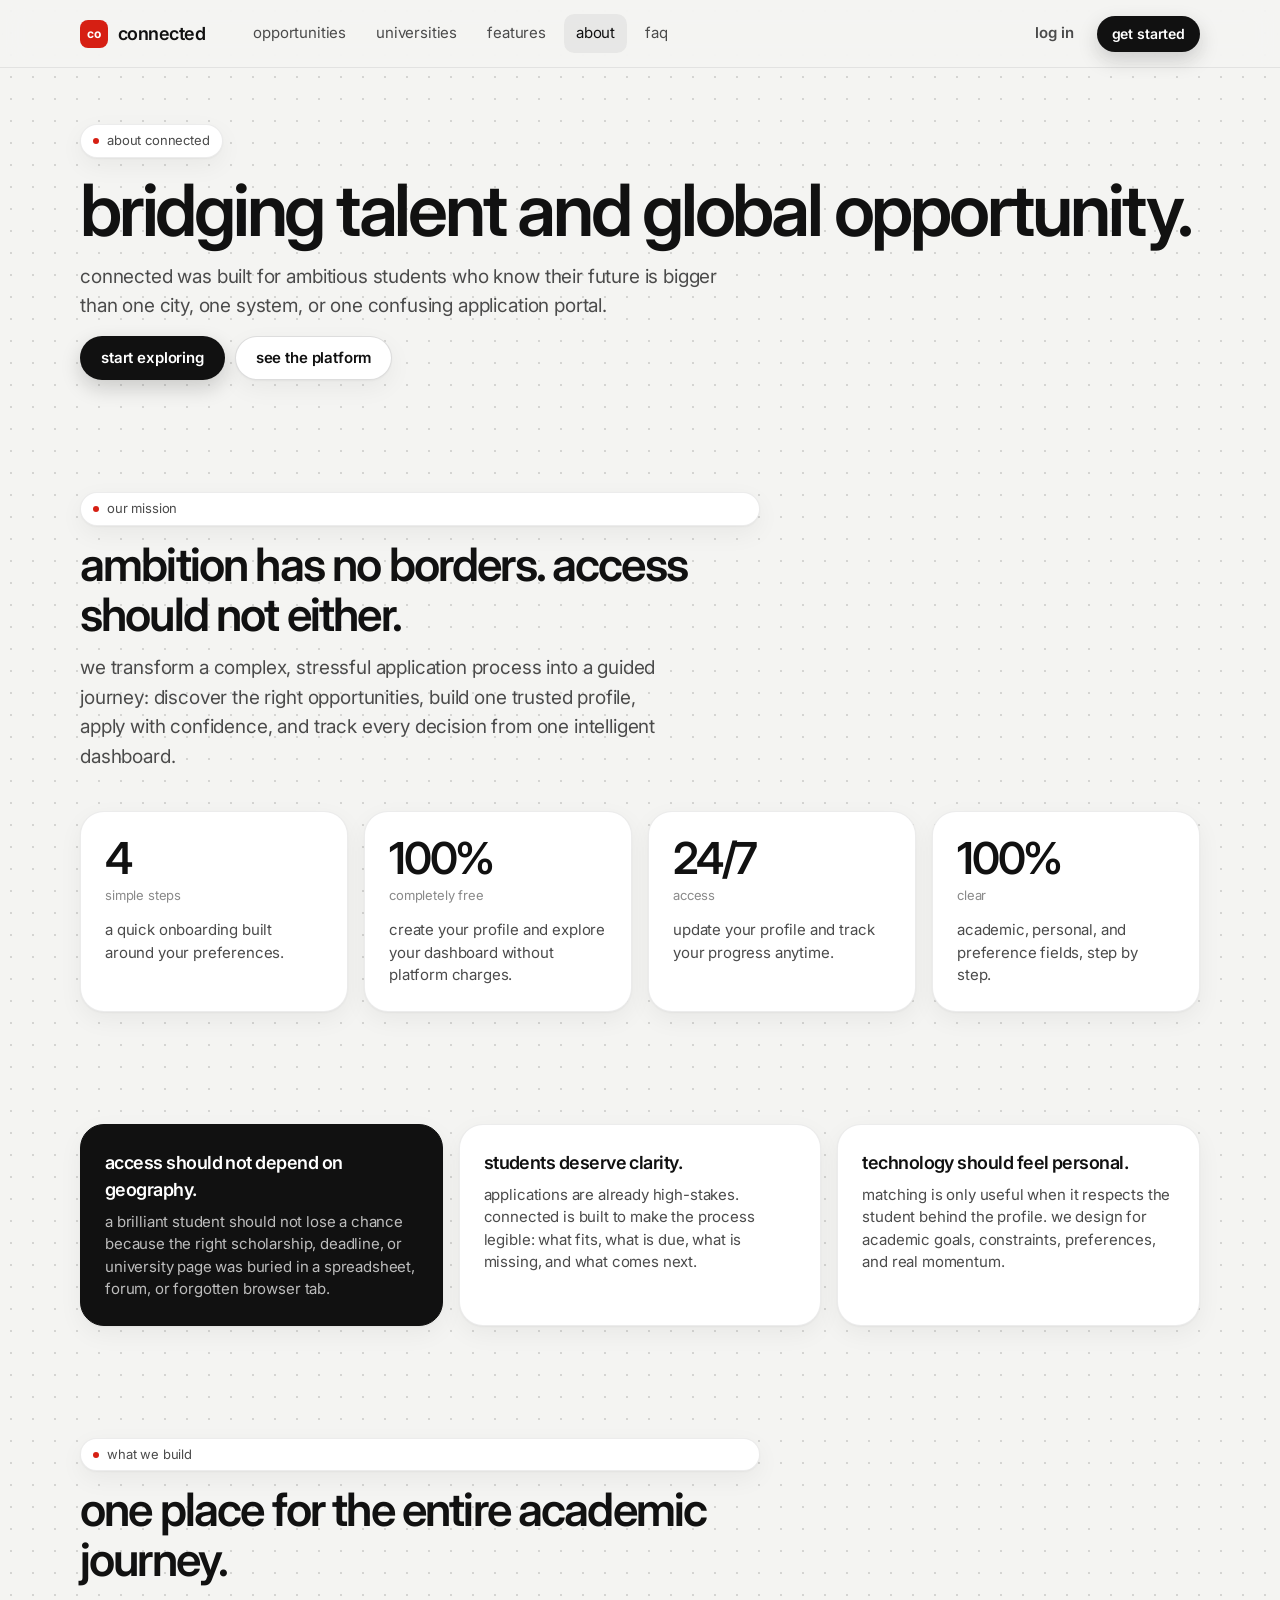
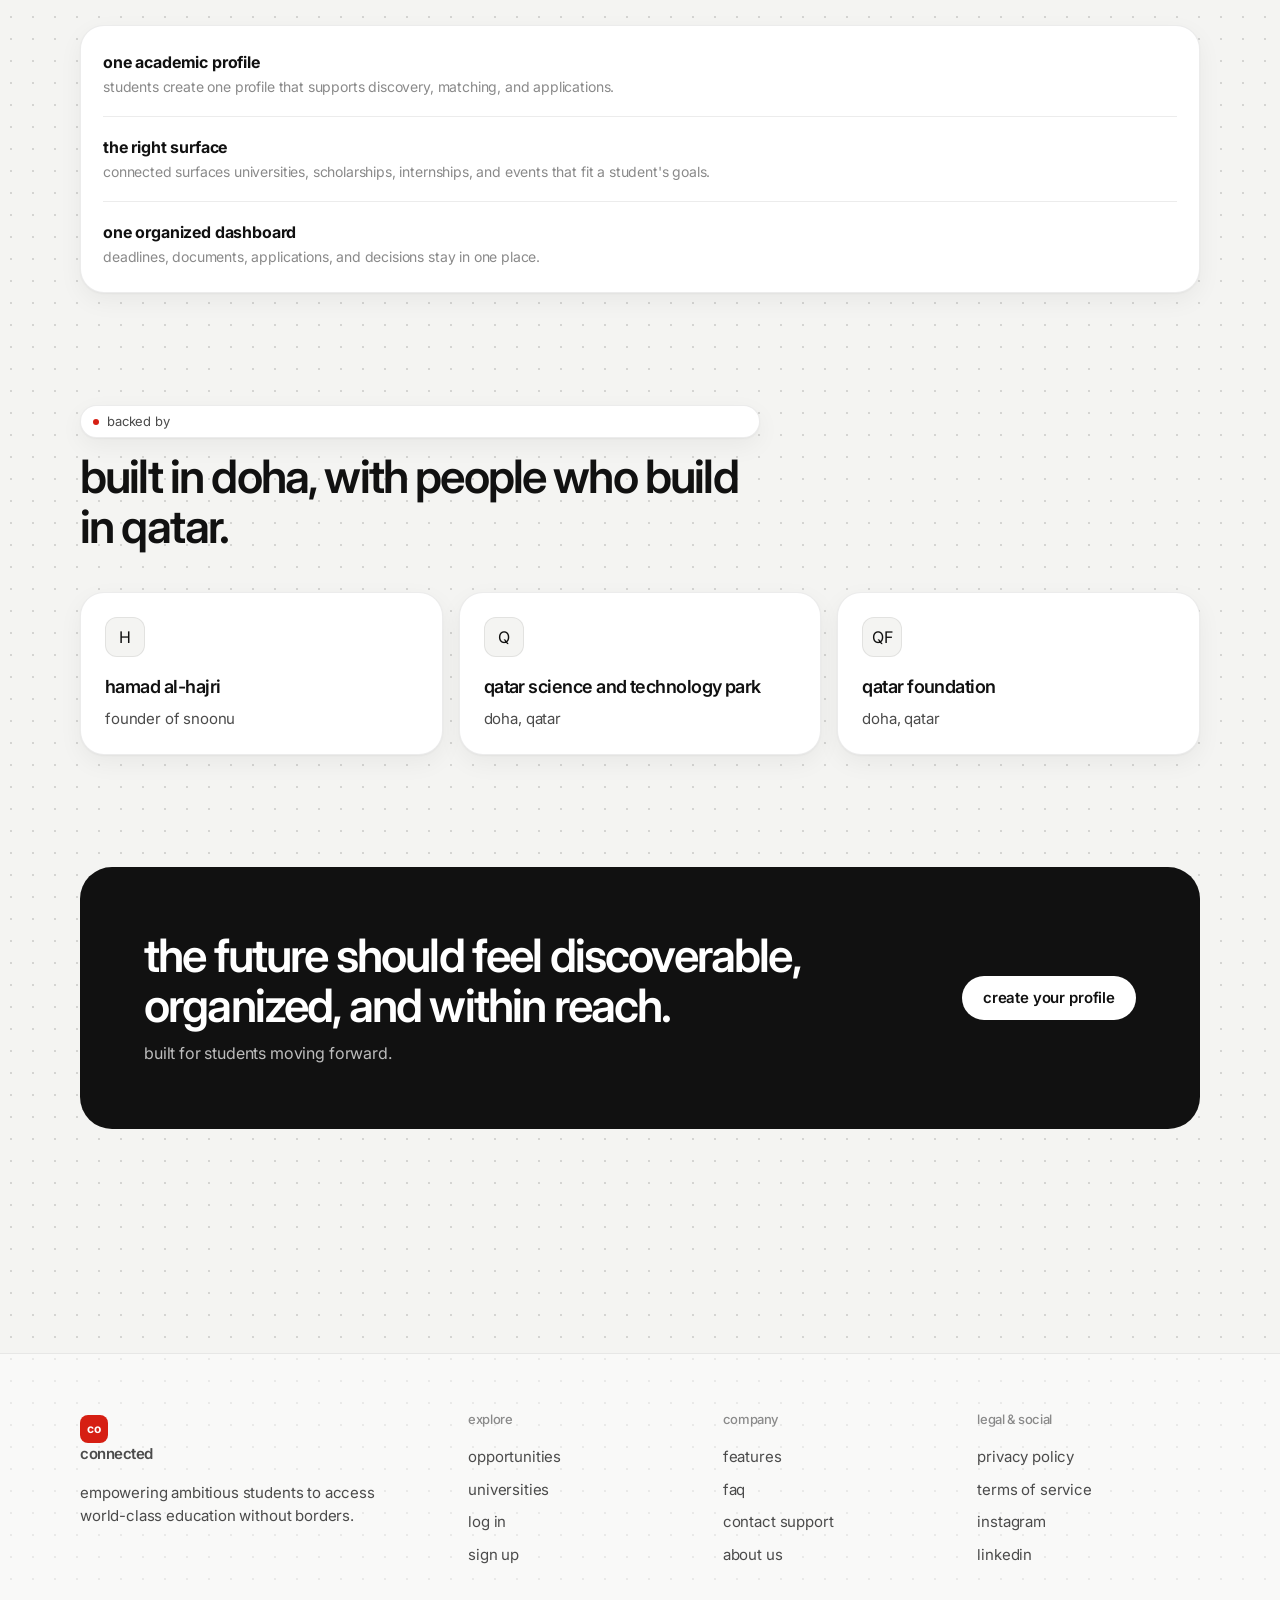
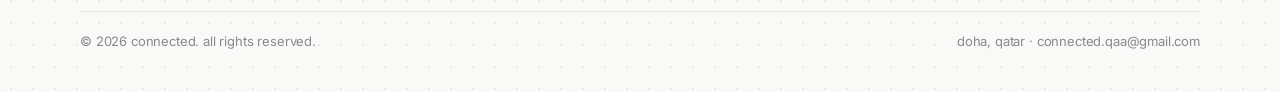
==== about.html @ 1ccaae8f "Add the ConnectED student site so it can be published from GitHub." ====
<!DOCTYPE html>
<html lang="en">
<head>
  <meta charset="UTF-8">
  <meta name="viewport" content="width=device-width, initial-scale=1">
  <title>about — connected</title>
  <meta name="description" content="ConnectED bridges talent and global opportunity for ambitious students. Built in Doha. Free to start.">
  <link rel="icon" href="data:image/svg+xml,%3Csvg xmlns='http://www.w3.org/2000/svg' viewBox='0 0 32 32'%3E%3Crect rx='8' width='32' height='32' fill='%23d61f13'/%3E%3C/svg%3E">
  <link rel="preconnect" href="https://fonts.googleapis.com">
  <link href="https://fonts.googleapis.com/css2?family=Inter:wght@400;500;600;700&family=Patrick+Hand&display=swap" rel="stylesheet">
  <link rel="stylesheet" href="css/site.css">
</head>
<body>
  <a class="skip" href="#main">skip to content</a>
  <header class="nav">
    <div class="container">
      <a class="brand" href="index.html"><span class="brand-mark">co</span>connected</a>
      <nav class="nav-links" aria-label="Site">
        <a href="opportunities.html">opportunities</a>
        <a href="universities.html">universities</a>
        <a href="features.html">features</a>
        <a href="about.html" aria-current="page">about</a>
        <a href="faq.html">faq</a>
      </nav>
      <div class="nav-right">
        <a class="btn btn-ghost" href="https://connectedqa.com/login">log in</a>
        <a class="btn btn-primary btn-sm" href="https://connectedqa.com/signup">get started</a>
        <button class="nav-toggle" id="nav-toggle" aria-expanded="false" aria-controls="mobile-panel" aria-label="Menu"><span></span></button>
      </div>
    </div>
  </header>
  <div class="mobile-panel" id="mobile-panel">
    <a href="opportunities.html">opportunities</a><a href="universities.html">universities</a><a href="features.html">features</a><a href="about.html">about</a><a href="faq.html">faq</a><a href="support.html">support</a><a href="https://connectedqa.com/login">log in</a>
    <a class="btn btn-primary" href="https://connectedqa.com/signup">get started</a>
  </div>

  <main id="main">
    <section class="container">
      <div class="page-hero">
        <span class="eyebrow"><i></i>about connected</span>
        <h1 class="display">bridging talent and global opportunity.</h1>
        <p class="lead">connected was built for ambitious students who know their future is bigger than one city, one system, or one confusing application portal.</p>
        <div class="cta-actions"><a class="btn btn-primary" href="https://connectedqa.com/signup">start exploring</a><a class="btn btn-secondary" href="features.html">see the platform</a></div>
      </div>
    </section>

    <section class="section">
      <div class="container">
        <div class="section-head">
          <span class="eyebrow"><i></i>our mission</span>
          <h2 class="title">ambition has no borders. access should not either.</h2>
          <p class="lead">we transform a complex, stressful application process into a guided journey: discover the right opportunities, build one trusted profile, apply with confidence, and track every decision from one intelligent dashboard.</p>
        </div>
        <div class="grid grid-4 mt">
          <div class="card stat"><div class="num">4</div><span class="num-label">simple steps</span><p>a quick onboarding built around your preferences.</p></div>
          <div class="card stat"><div class="num">100%</div><span class="num-label">completely free</span><p>create your profile and explore your dashboard without platform charges.</p></div>
          <div class="card stat"><div class="num">24/7</div><span class="num-label">access</span><p>update your profile and track your progress anytime.</p></div>
          <div class="card stat"><div class="num">100%</div><span class="num-label">clear</span><p>academic, personal, and preference fields, step by step.</p></div>
        </div>
      </div>
    </section>

    <section class="section">
      <div class="container">
        <div class="grid grid-3">
          <div class="card dark"><h3>access should not depend on geography.</h3><p>a brilliant student should not lose a chance because the right scholarship, deadline, or university page was buried in a spreadsheet, forum, or forgotten browser tab.</p></div>
          <div class="card"><h3>students deserve clarity.</h3><p>applications are already high-stakes. connected is built to make the process legible: what fits, what is due, what is missing, and what comes next.</p></div>
          <div class="card"><h3>technology should feel personal.</h3><p>matching is only useful when it respects the student behind the profile. we design for academic goals, constraints, preferences, and real momentum.</p></div>
        </div>
      </div>
    </section>

    <section class="section">
      <div class="container">
        <div class="section-head">
          <span class="eyebrow"><i></i>what we build</span>
          <h2 class="title">one place for the entire academic journey.</h2>
        </div>
        <div class="list mt">
          <div class="row-item"><div><strong>one academic profile</strong><span>students create one profile that supports discovery, matching, and applications.</span></div></div>
          <div class="row-item"><div><strong>the right surface</strong><span>connected surfaces universities, scholarships, internships, and events that fit a student's goals.</span></div></div>
          <div class="row-item"><div><strong>one organized dashboard</strong><span>deadlines, documents, applications, and decisions stay in one place.</span></div></div>
        </div>
      </div>
    </section>

    <section class="section">
      <div class="container">
        <div class="section-head">
          <span class="eyebrow"><i></i>backed by</span>
          <h2 class="title">built in doha, with people who build in qatar.</h2>
        </div>
        <div class="grid grid-3 mt">
          <div class="card"><div class="icon">H</div><h3>hamad al-hajri</h3><p>founder of snoonu</p></div>
          <div class="card"><div class="icon">Q</div><h3>qatar science and technology park</h3><p>doha, qatar</p></div>
          <div class="card"><div class="icon">QF</div><h3>qatar foundation</h3><p>doha, qatar</p></div>
        </div>
      </div>
    </section>

    <section class="section">
      <div class="container">
        <div class="cta">
          <div><h2 class="title">the future should feel discoverable, organized, and within reach.</h2><p>built for students moving forward.</p></div>
          <div class="cta-actions"><a class="btn btn-primary" href="https://connectedqa.com/signup">create your profile</a></div>
        </div>
      </div>
    </section>
  </main>

  <footer class="footer">
    <div class="container">
      <div class="footer-grid">
        <div><a class="brand" href="index.html"><span class="brand-mark">co</span>connected</a><p class="tag">empowering ambitious students to access world-class education without borders.</p></div>
        <div><h4>explore</h4><a href="opportunities.html">opportunities</a><a href="universities.html">universities</a><a href="https://connectedqa.com/login">log in</a><a href="https://connectedqa.com/signup">sign up</a></div>
        <div><h4>company</h4><a href="features.html">features</a><a href="faq.html">faq</a><a href="support.html">contact support</a><a href="about.html">about us</a></div>
        <div><h4>legal &amp; social</h4><a href="https://connectedqa.com/privacy-policy">privacy policy</a><a href="https://connectedqa.com/terms-of-service">terms of service</a><a href="https://www.instagram.com/connectedqa/">instagram</a><a href="https://www.linkedin.com/company/connectedqa">linkedin</a></div>
      </div>
      <div class="footer-bottom"><span>© 2026 connected. all rights reserved.</span><span>doha, qatar · connected.qaa@gmail.com</span></div>
    </div>
  </footer>
  <script src="js/site.js"></script>
</body>
</html>
---- css/site.css ----
/* connected — design system
   grey paper + dot grid (heyclicky), white card hero + stacked pills (cal.com),
   128px section rhythm + tight display type (linear). grid only, no absolute text. */

:root {
  --bg: #f4f4f2;
  --paper: #ffffff;
  --ink: #111111;
  --ink-2: #4b4b4b;
  --ink-3: #8a8a8a;
  --line: rgba(17, 17, 17, 0.08);
  --line-2: rgba(17, 17, 17, 0.14);
  --brand: #d61f13;
  --brand-soft: #fdeceb;
  --blue: #2f86ff;
  --blue-soft: #e3efff;
  --green: #1f9d55;
  --green-soft: #e6f6ec;
  --radius: 24px;
  --radius-s: 14px;
  --shadow-s: 0 1px 2px rgba(17, 17, 17, 0.04), 0 8px 24px rgba(17, 17, 17, 0.05);
  --shadow-m: 0 2px 4px rgba(17, 17, 17, 0.05), 0 24px 60px rgba(17, 17, 17, 0.1);
  --font: "Inter", -apple-system, BlinkMacSystemFont, "Segoe UI", Roboto, sans-serif;
  --hand: "Patrick Hand", "Segoe Print", cursive;
  --container: 1120px;
  --nav-h: 68px;
  --section: 112px;
  color-scheme: light;
}

*, *::before, *::after { box-sizing: border-box; }
html { scroll-behavior: smooth; -webkit-text-size-adjust: 100%; }
body {
  margin: 0;
  font-family: var(--font);
  font-size: 16px;
  line-height: 1.5;
  color: var(--ink);
  background-color: var(--bg);
  background-image: radial-gradient(rgba(17, 17, 17, 0.14) 1px, transparent 1.2px);
  background-size: 22px 22px;
  letter-spacing: -0.01em;
  overflow-x: hidden;
}
img, svg { display: block; max-width: 100%; }
a { color: inherit; text-decoration: none; }
button, input, select, textarea { font: inherit; color: inherit; }
button { cursor: pointer; background: none; border: 0; padding: 0; }
p { margin: 0; }
h1, h2, h3, h4 { margin: 0; font-weight: 600; letter-spacing: -0.03em; }
[hidden] { display: none !important; }
::selection { background: #dbe9ff; }
:focus-visible { outline: 2px solid var(--blue); outline-offset: 3px; border-radius: 6px; }

.container { width: min(var(--container), calc(100% - 40px)); margin-inline: auto; }
.skip { position: absolute; left: 16px; top: -48px; z-index: 100; background: #fff; padding: 8px 12px; border-radius: 8px; }
.skip:focus { top: 12px; }

/* ---------- boot ---------- */
.boot {
  position: fixed; inset: 0; z-index: 90; display: grid; place-items: center;
  background: var(--bg);
  transition: opacity 0.4s ease, visibility 0.4s ease;
}
.boot.is-done { opacity: 0; visibility: hidden; }
.boot-num { font-size: 56px; font-weight: 600; letter-spacing: -0.06em; line-height: 1; text-align: center; }
.boot p { margin-top: 8px; color: var(--ink-3); text-align: center; font-size: 14px; }
.boot-bar { width: 140px; height: 3px; margin: 16px auto 0; border-radius: 99px; background: rgba(0, 0, 0, 0.08); overflow: hidden; }
.boot-bar span { display: block; height: 100%; width: 0; background: var(--ink); animation: load 1s ease forwards; }
@keyframes load { to { width: 100%; } }

/* ---------- nav ---------- */
.nav {
  position: sticky; top: 0; z-index: 50;
  height: var(--nav-h);
  background: rgba(244, 244, 242, 0.85);
  backdrop-filter: blur(14px);
  -webkit-backdrop-filter: blur(14px);
  border-bottom: 1px solid var(--line);
}
.nav .container { height: 100%; display: flex; align-items: center; gap: 28px; }
.brand { display: inline-flex; align-items: center; gap: 10px; font-weight: 600; font-size: 18px; letter-spacing: -0.03em; }
.brand-mark {
  width: 28px; height: 28px; border-radius: 8px; background: var(--brand); color: #fff;
  display: grid; place-items: center; font-size: 12px; font-weight: 700; letter-spacing: -0.02em;
}
.nav-links { display: flex; gap: 6px; margin-left: 8px; }
.nav-links a { padding: 8px 12px; border-radius: 10px; color: var(--ink-2); font-size: 15px; }
.nav-links a:hover, .nav-links a[aria-current="page"] { color: var(--ink); background: rgba(17, 17, 17, 0.05); }
.nav-right { margin-left: auto; display: flex; align-items: center; gap: 8px; }
.nav-toggle { display: none; width: 40px; height: 40px; border-radius: 10px; position: relative; }
.nav-toggle span, .nav-toggle span::before, .nav-toggle span::after {
  content: ""; position: absolute; left: 11px; width: 18px; height: 1.6px; background: var(--ink); border-radius: 2px;
}
.nav-toggle span { top: 19px; }
.nav-toggle span::before { left: 0; top: -6px; }
.nav-toggle span::after { left: 0; top: 6px; }
.mobile-panel {
  display: none; position: fixed; z-index: 49; left: 12px; right: 12px; top: calc(var(--nav-h) + 8px);
  background: #fff; border: 1px solid var(--line); border-radius: 20px; box-shadow: var(--shadow-m); padding: 10px;
}
.mobile-panel.is-open { display: block; }
.mobile-panel a { display: block; padding: 12px 14px; border-radius: 12px; font-size: 17px; }
.mobile-panel a:hover { background: var(--bg); }
.mobile-panel .btn { margin-top: 6px; width: 100%; }

/* ---------- buttons ---------- */
.btn {
  display: inline-flex; align-items: center; justify-content: center; gap: 8px;
  height: 44px; padding: 0 20px; border-radius: 999px;
  font-size: 15px; font-weight: 600; letter-spacing: -0.01em; white-space: nowrap;
  border: 1px solid transparent; transition: transform 0.15s ease, background 0.15s ease, box-shadow 0.15s ease;
}
.btn:hover { transform: translateY(-1px); }
.btn:active { transform: translateY(0); }
.btn-primary { background: var(--ink); color: #fff; box-shadow: 0 8px 20px rgba(17, 17, 17, 0.18); }
.btn-primary:hover { background: #000; }
.btn-secondary { background: #fff; color: var(--ink); border-color: var(--line-2); box-shadow: var(--shadow-s); }
.btn-ghost { background: transparent; color: var(--ink-2); height: 40px; padding: 0 14px; }
.btn-ghost:hover { color: var(--ink); background: rgba(17, 17, 17, 0.05); transform: none; }
.btn-block { width: 100%; }
.btn-sm { height: 36px; padding: 0 14px; font-size: 14px; }
.btn svg { width: 16px; height: 16px; }

/* ---------- type ---------- */
.eyebrow {
  display: inline-flex; align-items: center; gap: 8px;
  padding: 6px 12px; border-radius: 999px; background: #fff; border: 1px solid var(--line);
  font-size: 13px; color: var(--ink-2); box-shadow: var(--shadow-s);
}
.eyebrow i { width: 6px; height: 6px; border-radius: 50%; background: var(--brand); }
.display { font-size: clamp(42px, 6vw, 72px); line-height: 1; letter-spacing: -0.045em; }
.title { font-size: clamp(30px, 4vw, 46px); line-height: 1.08; letter-spacing: -0.04em; }
.title-s { font-size: clamp(22px, 2.6vw, 28px); line-height: 1.15; }
.lead { color: var(--ink-2); font-size: clamp(17px, 1.5vw, 19px); line-height: 1.55; }
.muted { color: var(--ink-3); }
.small { font-size: 14px; }
.hand { font-family: var(--hand); }
.section-head { max-width: 680px; display: grid; gap: 14px; }
.section-head.center { margin-inline: auto; text-align: center; justify-items: center; }
.section-head .lead { max-width: 600px; }

/* ---------- sections ---------- */
.section { padding-block: var(--section); }
.section.tight { padding-block: 64px; }
.section + .section { padding-top: 0; }
.grid { display: grid; gap: 16px; }
.grid-2 { grid-template-columns: repeat(2, minmax(0, 1fr)); }
.grid-3 { grid-template-columns: repeat(3, minmax(0, 1fr)); }
.grid-4 { grid-template-columns: repeat(4, minmax(0, 1fr)); }
.mt { margin-top: 40px; }
.mt-s { margin-top: 24px; }

.card {
  background: var(--paper); border: 1px solid var(--line); border-radius: var(--radius);
  padding: 24px; box-shadow: var(--shadow-s); min-width: 0;
}
.card h3 { font-size: 18px; margin-bottom: 8px; }
.card p { color: var(--ink-2); font-size: 15px; line-height: 1.5; }
.card .icon {
  width: 40px; height: 40px; border-radius: 12px; display: grid; place-items: center; margin-bottom: 16px;
  background: var(--bg); border: 1px solid var(--line); font-size: 16px;
}
.card.dark { background: var(--ink); color: #fff; border-color: var(--ink); }
.card.dark p { color: rgba(255, 255, 255, 0.72); }
.stat .num { font-size: 44px; font-weight: 600; letter-spacing: -0.05em; line-height: 1; }
.stat .num-label { display: block; margin-top: 6px; font-size: 13px; color: var(--ink-3); }
.stat p { margin-top: 14px; }

/* ---------- hero ---------- */
.hero { padding-top: 24px; }
.hero-card {
  background: var(--paper); border: 1px solid var(--line); border-radius: 32px; box-shadow: var(--shadow-s);
  padding: clamp(28px, 4vw, 56px);
  display: grid; grid-template-columns: minmax(0, 5fr) minmax(0, 6fr); gap: clamp(28px, 4vw, 56px); align-items: start;
}
.hero-copy { display: grid; gap: 20px; justify-items: start; min-width: 0; }
.hero-copy .display { font-size: clamp(38px, 4.5vw, 60px); overflow-wrap: anywhere; }
.hero-actions { display: grid; gap: 10px; width: min(100%, 360px); }
.hero-actions .btn { width: 100%; height: 48px; font-size: 16px; }
.hero-note { color: var(--ink-3); font-size: 14px; }
.hero-visual { min-width: 0; }

/* backed by */
.logo-row { display: flex; flex-wrap: wrap; align-items: center; gap: 14px 40px; padding-block: 40px 0; }
.logo-row .label { color: var(--ink-3); font-size: 14px; }
.logo-row .logo { font-weight: 600; font-size: 17px; letter-spacing: -0.03em; color: var(--ink-2); }
.logo-row .logo small { display: block; font-weight: 400; font-size: 12px; color: var(--ink-3); letter-spacing: 0; }

/* ---------- product mockup ---------- */
.app {
  background: #fff; border: 1px solid var(--line-2); border-radius: 20px; box-shadow: var(--shadow-m);
  display: grid; grid-template-columns: 156px minmax(0, 1fr); overflow: hidden; min-height: 460px;
}
.app-side { background: #fafaf9; border-right: 1px solid var(--line); padding: 14px 10px; display: grid; align-content: start; gap: 2px; }
.app-side .app-brand { display: flex; align-items: center; gap: 8px; padding: 4px 8px 12px; font-weight: 600; font-size: 14px; }
.app-side .app-label { padding: 10px 8px 4px; font-size: 10px; letter-spacing: 0.08em; color: var(--ink-3); text-transform: uppercase; }
.app-side button {
  display: flex; align-items: center; justify-content: space-between; gap: 6px;
  width: 100%; text-align: left; padding: 8px 10px; border-radius: 10px; font-size: 13px; color: var(--ink-2);
}
.app-side button:hover { background: rgba(17, 17, 17, 0.04); }
.app-side button[aria-pressed="true"] { background: var(--brand-soft); color: #9a1a11; font-weight: 600; }
.app-side .count { font-size: 11px; background: #fff; border: 1px solid var(--line); border-radius: 99px; padding: 0 6px; color: var(--ink-3); }
.app-main { padding: 14px; display: grid; gap: 12px; align-content: start; min-width: 0; }
.app-top { display: flex; gap: 8px; align-items: center; }
.field {
  height: 36px; width: 100%; border: 1px solid var(--line); background: #fafaf9; border-radius: 999px; padding: 0 14px; font-size: 13px; outline: none; min-width: 0;
}
.field:focus { border-color: #b9d4ff; background: #fff; }
.app-panel { display: grid; gap: 12px; }
.app-panel h4 { font-size: 14px; }
.app-panel p { font-size: 13px; color: var(--ink-2); }
.banner {
  background: linear-gradient(90deg, #efe9ff, #f8f5ff); border-radius: 14px; padding: 14px;
  display: grid; gap: 6px; justify-items: start;
}
.banner strong { font-size: 15px; }
.banner p { color: var(--ink-2); }
.rec-grid { display: grid; grid-template-columns: repeat(2, minmax(0, 1fr)); gap: 10px; }
.rec { border: 1px solid var(--line); border-radius: 14px; overflow: hidden; background: #fff; }
.rec-cover { height: 70px; }
.rec-body { padding: 10px 12px; display: grid; gap: 2px; }
.rec-body strong { font-size: 13px; }
.rec-body span { font-size: 11px; color: var(--ink-3); }
.cover-a { background: linear-gradient(135deg, #cfe0ff, #6f9ee6); }
.cover-b { background: linear-gradient(135deg, #ffe3c4, #ee9c5c); }
.cover-c { background: linear-gradient(135deg, #d8f5df, #66b985); }
.cover-d { background: linear-gradient(135deg, #f1d8ff, #a874d1); }
.rail { display: grid; grid-template-columns: 1fr 1fr; gap: 10px; }
.rail .mini { border: 1px solid var(--line); border-radius: 14px; padding: 12px; background: #fff; }
.rail .mini b { display: block; font-size: 26px; letter-spacing: -0.05em; }
.rail .mini span { font-size: 12px; color: var(--ink-3); }
.row-item {
  display: flex; justify-content: space-between; align-items: center; gap: 12px;
  padding: 12px 0; border-top: 1px solid var(--line);
}
.row-item:first-child { border-top: 0; }
.row-item strong { display: block; font-size: 14px; }
.row-item span { font-size: 12px; color: var(--ink-3); }
.chip-btn { height: 30px; padding: 0 12px; border-radius: 999px; border: 1px solid var(--line-2); background: #fff; font-size: 12px; font-weight: 600; white-space: nowrap; }
.chip-btn[aria-pressed="true"] { background: var(--ink); color: #fff; border-color: var(--ink); }
.empty { padding: 26px 12px; text-align: center; display: grid; gap: 4px; }
.empty strong { font-size: 14px; }
.empty p { font-size: 13px; color: var(--ink-3); }
.check-list { display: grid; gap: 4px; }
.check { display: flex; align-items: center; gap: 10px; width: 100%; text-align: left; padding: 9px 10px; border-radius: 10px; font-size: 13px; }
.check:hover { background: rgba(17, 17, 17, 0.04); }
.check[aria-pressed="true"] { background: var(--green-soft); }
.check .dot { width: 16px; height: 16px; border-radius: 50%; border: 1.5px solid #cfcfcf; flex: none; display: grid; place-items: center; color: #fff; font-size: 10px; }
.check[aria-pressed="true"] .dot { background: var(--green); border-color: var(--green); }
.meter { font-size: 40px; font-weight: 600; letter-spacing: -0.05em; line-height: 1; }
.kanban { display: grid; grid-template-columns: repeat(4, minmax(0, 1fr)); gap: 8px; }
.kanban > div { background: #f6f6f5; border-radius: 12px; padding: 8px; min-height: 110px; display: grid; align-content: start; gap: 6px; }
.kanban b { font-size: 11px; color: var(--ink-3); font-weight: 600; text-transform: lowercase; }
.kanban .chip { background: #fff; border-radius: 8px; padding: 6px 8px; font-size: 12px; box-shadow: 0 1px 2px rgba(0, 0, 0, 0.05); }

/* ---------- sticker band (heyclicky) ---------- */
.stickers {
  display: grid; grid-template-columns: repeat(6, minmax(0, 1fr)); gap: 16px; align-items: center; justify-items: center;
  padding-block: 40px 0;
}
.sticker { display: grid; gap: 8px; justify-items: center; animation: float 7s ease-in-out infinite; }
.sticker:nth-child(2n) { animation-delay: -2.5s; }
.sticker:nth-child(3n) { animation-delay: -4s; }
@keyframes float { 0%, 100% { translate: 0 0; } 50% { translate: 0 -8px; } }
.sticker .cap { font-size: 12px; color: var(--ink-3); }
.nametag { width: 132px; background: #fff; border-radius: 6px; overflow: hidden; box-shadow: var(--shadow-m); transform: rotate(var(--rot, -5deg)); }
.nametag-top { color: #fff; text-align: center; font-size: 10px; line-height: 1.15; padding: 6px 8px 5px; }
.nametag.red .nametag-top { background: var(--brand); }
.nametag.blue .nametag-top { background: #2f7bff; }
.nametag-name { font-family: var(--hand); font-size: 24px; text-align: center; padding: 6px 8px 10px; }
.kaomoji { font-size: 24px; color: var(--ink-2); }
.folder { width: 64px; height: 46px; border-radius: 6px 8px 8px 8px; background: linear-gradient(180deg, #86ccff, #4ea5f2); position: relative; box-shadow: 0 10px 18px rgba(40, 120, 200, 0.25); }
.folder::before { content: ""; position: absolute; left: 0; top: -8px; width: 26px; height: 12px; border-radius: 5px 5px 0 0; background: #97d3ff; }
.window { width: 170px; background: #fff; border: 1px solid var(--line-2); border-radius: 12px; overflow: hidden; box-shadow: var(--shadow-m); transform: rotate(var(--rot, 2deg)); }
.window-bar { height: 22px; display: flex; align-items: center; gap: 5px; padding: 0 8px; background: #f3f3f1; border-bottom: 1px solid var(--line); }
.window-bar i { width: 7px; height: 7px; border-radius: 50%; }
.window-bar i:nth-child(1) { background: #ff5f57; } .window-bar i:nth-child(2) { background: #febc2e; } .window-bar i:nth-child(3) { background: #28c840; }
.window-body { padding: 10px; display: grid; gap: 6px; }
.window-body .bar { height: 8px; border-radius: 4px; background: #eee; }
.window-body .bar.on { background: var(--brand-soft); }
.window-body .tile { height: 34px; border-radius: 8px; }
.badge-circle { width: 56px; height: 56px; border-radius: 50%; background: var(--ink); color: #fff; display: grid; place-items: center; font-weight: 700; font-size: 14px; box-shadow: var(--shadow-m); }

/* ---------- feature scenes (heyclicky bubbles) ---------- */
.scene { display: grid; grid-template-columns: minmax(0, 1fr) minmax(0, 1fr); gap: clamp(28px, 5vw, 72px); align-items: center; }
.scene + .scene { margin-top: var(--section); }
.scene.flip .scene-copy { order: 2; }
.scene-copy { display: grid; gap: 18px; justify-items: start; min-width: 0; }
.wave { display: flex; gap: 4px; align-items: center; height: 20px; }
.wave i { width: 4px; height: 8px; border-radius: 4px; background: #d5d5d5; }
.wave i:nth-child(3), .wave i:nth-child(7) { height: 14px; background: #bdbdbd; }
.wave i:nth-child(5) { height: 20px; background: #9a9a9a; }
.bubbles { display: grid; gap: 8px; width: 100%; max-width: 420px; }
.bubble {
  width: fit-content; max-width: 100%; padding: 10px 14px; border-radius: 18px; font-size: 17px; line-height: 1.3; letter-spacing: -0.02em;
  box-shadow: 0 6px 16px rgba(17, 17, 17, 0.06);
}
.bubble.me { justify-self: end; background: linear-gradient(180deg, #d9ecff, #bcdcff); color: #0f2540; border-bottom-right-radius: 6px; }
.bubble.them { background: linear-gradient(180deg, #ffe8d1, #ffd4ad); border-bottom-left-radius: 6px; }
.scene-copy h3 { font-size: clamp(24px, 2.8vw, 32px); letter-spacing: -0.04em; }
.scene-copy p { color: var(--ink-2); font-size: 17px; line-height: 1.55; }
.scene-visual { min-width: 0; }
.frame { background: #fff; border: 1px solid var(--line-2); border-radius: 18px; box-shadow: var(--shadow-m); overflow: hidden; }
.frame-bar { height: 30px; display: flex; align-items: center; gap: 6px; padding: 0 12px; background: #f6f6f5; border-bottom: 1px solid var(--line); color: var(--ink-3); font-size: 12px; }
.frame-bar .title { flex: 1; text-align: center; margin-right: 30px; }
.frame-bar i { width: 9px; height: 9px; border-radius: 50%; }
.frame-bar i:nth-child(1) { background: #ff5f57; } .frame-bar i:nth-child(2) { background: #febc2e; } .frame-bar i:nth-child(3) { background: #28c840; }
.frame-body { padding: 18px; display: grid; gap: 12px; }
.frame .cap { text-align: center; color: var(--ink-3); font-size: 13px; }

/* ---------- steps ---------- */
.steps { display: grid; grid-template-columns: minmax(0, 2fr) minmax(0, 3fr); gap: 16px; align-items: start; }
.step-list { display: grid; gap: 8px; }
.step {
  display: grid; grid-template-columns: 32px minmax(0, 1fr); gap: 14px; align-items: start; text-align: left;
  padding: 16px; border-radius: 18px; border: 1px solid transparent; width: 100%;
}
.step:hover { background: rgba(255, 255, 255, 0.6); }
.step[aria-pressed="true"] { background: #fff; border-color: var(--line); box-shadow: var(--shadow-s); }
.step .n { width: 32px; height: 32px; border-radius: 50%; display: grid; place-items: center; background: var(--bg); border: 1px solid var(--line); font-size: 13px; font-weight: 600; }
.step[aria-pressed="true"] .n { background: var(--ink); color: #fff; border-color: var(--ink); }
.step strong { display: block; font-size: 16px; }
.step span { display: block; color: var(--ink-2); font-size: 14px; margin-top: 2px; }
.step-detail { min-height: 100%; }
.step-detail h3 { font-size: 22px; margin-bottom: 8px; }
.step-detail ul { margin: 16px 0 0; padding: 0; list-style: none; display: grid; gap: 8px; }
.step-detail li { display: flex; gap: 10px; align-items: flex-start; color: var(--ink-2); font-size: 15px; }
.step-detail li::before { content: ""; width: 8px; height: 8px; margin-top: 7px; border-radius: 50%; background: var(--brand); flex: none; }

/* ---------- notes wall ---------- */
.notes { display: grid; grid-template-columns: repeat(3, minmax(0, 1fr)); gap: 16px; }
.note { background: #fff; border: 1px solid var(--line); border-radius: 18px; padding: 16px; box-shadow: var(--shadow-s); display: grid; gap: 10px; }
.note-top { display: flex; align-items: center; gap: 10px; }
.note-top .avatar { width: 34px; height: 34px; border-radius: 50%; display: grid; place-items: center; color: #fff; font-size: 12px; font-weight: 700; flex: none; }
.note-top strong { display: block; font-size: 14px; }
.note-top span { font-size: 12px; color: var(--ink-3); }
.note p { font-size: 15px; color: var(--ink); }
.note em { font-style: normal; font-size: 12px; color: var(--ink-3); }

/* ---------- tabs / switch ---------- */
.switch { display: inline-flex; gap: 4px; padding: 4px; border-radius: 999px; background: #fff; border: 1px solid var(--line); }
.switch button { height: 36px; padding: 0 16px; border-radius: 999px; font-size: 14px; color: var(--ink-2); }
.switch button[aria-pressed="true"] { background: var(--ink); color: #fff; }
.list { background: #fff; border: 1px solid var(--line); border-radius: var(--radius); padding: 6px 22px; box-shadow: var(--shadow-s); }
.list .row-item { padding: 18px 0; }
.list .row-item strong { font-size: 16px; }
.list .row-item span { font-size: 14px; }

/* ---------- faq ---------- */
.faq { display: grid; gap: 8px; }
.faq-item { background: #fff; border: 1px solid var(--line); border-radius: 16px; overflow: hidden; }
.faq-item > button {
  width: 100%; display: flex; justify-content: space-between; align-items: center; gap: 16px;
  padding: 18px 20px; text-align: left; font-size: 16px; font-weight: 600; letter-spacing: -0.02em;
}
.faq-item > button::after { content: "+"; font-size: 20px; color: var(--ink-3); font-weight: 400; flex: none; }
.faq-item.open > button::after { content: "–"; }
.faq-a { display: none; padding: 0 20px 18px; color: var(--ink-2); font-size: 15px; line-height: 1.55; max-width: 720px; }
.faq-item.open .faq-a { display: block; }

/* ---------- cta band ---------- */
.cta {
  background: var(--ink); color: #fff; border-radius: 32px; padding: clamp(36px, 5vw, 64px);
  display: grid; grid-template-columns: minmax(0, 1fr) auto; gap: 24px; align-items: center;
}
.cta .title { color: #fff; }
.cta p { color: rgba(255, 255, 255, 0.72); margin-top: 10px; }
.cta .btn-primary { background: #fff; color: var(--ink); box-shadow: none; }
.cta .btn-secondary { background: transparent; color: #fff; border-color: rgba(255, 255, 255, 0.25); box-shadow: none; }
.cta-actions { display: flex; flex-wrap: wrap; gap: 10px; }

/* ---------- footer ---------- */
.footer { border-top: 1px solid var(--line); padding-block: 56px 40px; margin-top: var(--section); background: rgba(255, 255, 255, 0.5); }
.footer-grid { display: grid; grid-template-columns: minmax(0, 1.6fr) repeat(3, minmax(0, 1fr)); gap: 32px; }
.footer h4 { font-size: 13px; color: var(--ink-3); font-weight: 500; margin-bottom: 12px; }
.footer a { display: block; padding: 5px 0; color: var(--ink-2); font-size: 15px; }
.footer a:hover { color: var(--ink); }
.footer .tag { margin-top: 12px; color: var(--ink-2); font-size: 15px; max-width: 320px; }
.footer-bottom { display: flex; flex-wrap: wrap; justify-content: space-between; gap: 8px; margin-top: 40px; padding-top: 20px; border-top: 1px solid var(--line); color: var(--ink-3); font-size: 13px; }

/* ---------- inner pages ---------- */
.page-hero { padding-block: 56px 0; display: grid; gap: 16px; justify-items: start; }
.page-hero .lead { max-width: 640px; }
.toolbar { display: flex; flex-wrap: wrap; gap: 8px; align-items: center; margin-top: 8px; }
.toolbar .field { width: 240px; }
.toolbar select.field { appearance: auto; width: auto; }
.chip { height: 36px; padding: 0 14px; border-radius: 999px; background: #fff; border: 1px solid var(--line-2); font-size: 14px; }
.chip[aria-pressed="true"] { background: var(--ink); color: #fff; border-color: var(--ink); }
.opp-grid { display: grid; grid-template-columns: repeat(3, minmax(0, 1fr)); gap: 16px; }
.opp { background: #fff; border: 1px solid var(--line); border-radius: 20px; overflow: hidden; box-shadow: var(--shadow-s); }
.opp-cover { height: 130px; }
.opp-body { padding: 16px; display: grid; gap: 6px; }
.opp-kicker { font-size: 12px; color: var(--ink-3); }
.opp h3 { font-size: 18px; }
.opp p { font-size: 14px; color: var(--ink-2); }
.opp .meta { font-size: 12px; color: var(--ink-3); margin-top: 6px; }
.form { display: grid; gap: 14px; }
.form label { display: grid; gap: 6px; font-size: 14px; font-weight: 500; }
.form .field { height: 44px; border-radius: 12px; font-size: 15px; }
.form textarea.field { height: auto; min-height: 130px; padding: 12px 14px; resize: vertical; }
.form select.field { appearance: auto; }
.form .row { display: grid; grid-template-columns: 1fr 1fr; gap: 14px; }
.channel { display: flex; gap: 14px; align-items: center; }
.channel .icon { margin: 0; flex: none; }
.channel strong { display: block; font-size: 15px; }
.channel span { font-size: 14px; color: var(--ink-2); overflow-wrap: anywhere; }

/* ---------- responsive ---------- */
@media (max-width: 1080px) {
  .stickers { grid-template-columns: repeat(3, minmax(0, 1fr)); row-gap: 28px; }
  .grid-4 { grid-template-columns: repeat(2, minmax(0, 1fr)); }
  .notes, .opp-grid { grid-template-columns: repeat(2, minmax(0, 1fr)); }
  .footer-grid { grid-template-columns: 1fr 1fr; }
}
@media (max-width: 860px) {
  :root { --section: 72px; }
  .nav-links, .nav-right .btn-ghost, .nav-right .btn-primary { display: none; }
  .nav-toggle { display: block; margin-left: auto; }
  .nav-right { margin-left: 0; }
  .hero-card { grid-template-columns: 1fr; padding: 24px; border-radius: 24px; }
  .hero-actions { width: 100%; }
  .app { grid-template-columns: 1fr; min-height: 0; }
  .app-side { display: flex; gap: 4px; overflow-x: auto; border-right: 0; border-bottom: 1px solid var(--line); padding: 10px; }
  .app-side .app-brand, .app-side .app-label { display: none; }
  .app-side button { width: auto; white-space: nowrap; }
  .kanban { grid-template-columns: repeat(2, minmax(0, 1fr)); }
  .scene, .scene.flip { grid-template-columns: 1fr; }
  .scene.flip .scene-copy { order: 0; }
  .steps { grid-template-columns: 1fr; }
  .grid-2, .grid-3 { grid-template-columns: 1fr; }
  .cta { grid-template-columns: 1fr; }
  .stickers { grid-template-columns: repeat(2, minmax(0, 1fr)); }
  .sticker:nth-child(n + 5) { display: none; }
}
@media (max-width: 560px) {
  .grid-4, .notes, .opp-grid, .footer-grid, .form .row, .rail, .rec-grid { grid-template-columns: 1fr; }
  .toolbar .field { width: 100%; }
  .display { font-size: 40px; }
  .hero-copy .display { font-size: 40px; }
  .app-top { flex-wrap: wrap; }
  .app-top .btn { width: 100%; }
}
@media (prefers-reduced-motion: reduce) {
  *, *::before, *::after { animation: none !important; transition: none !important; }
  html { scroll-behavior: auto; }
}
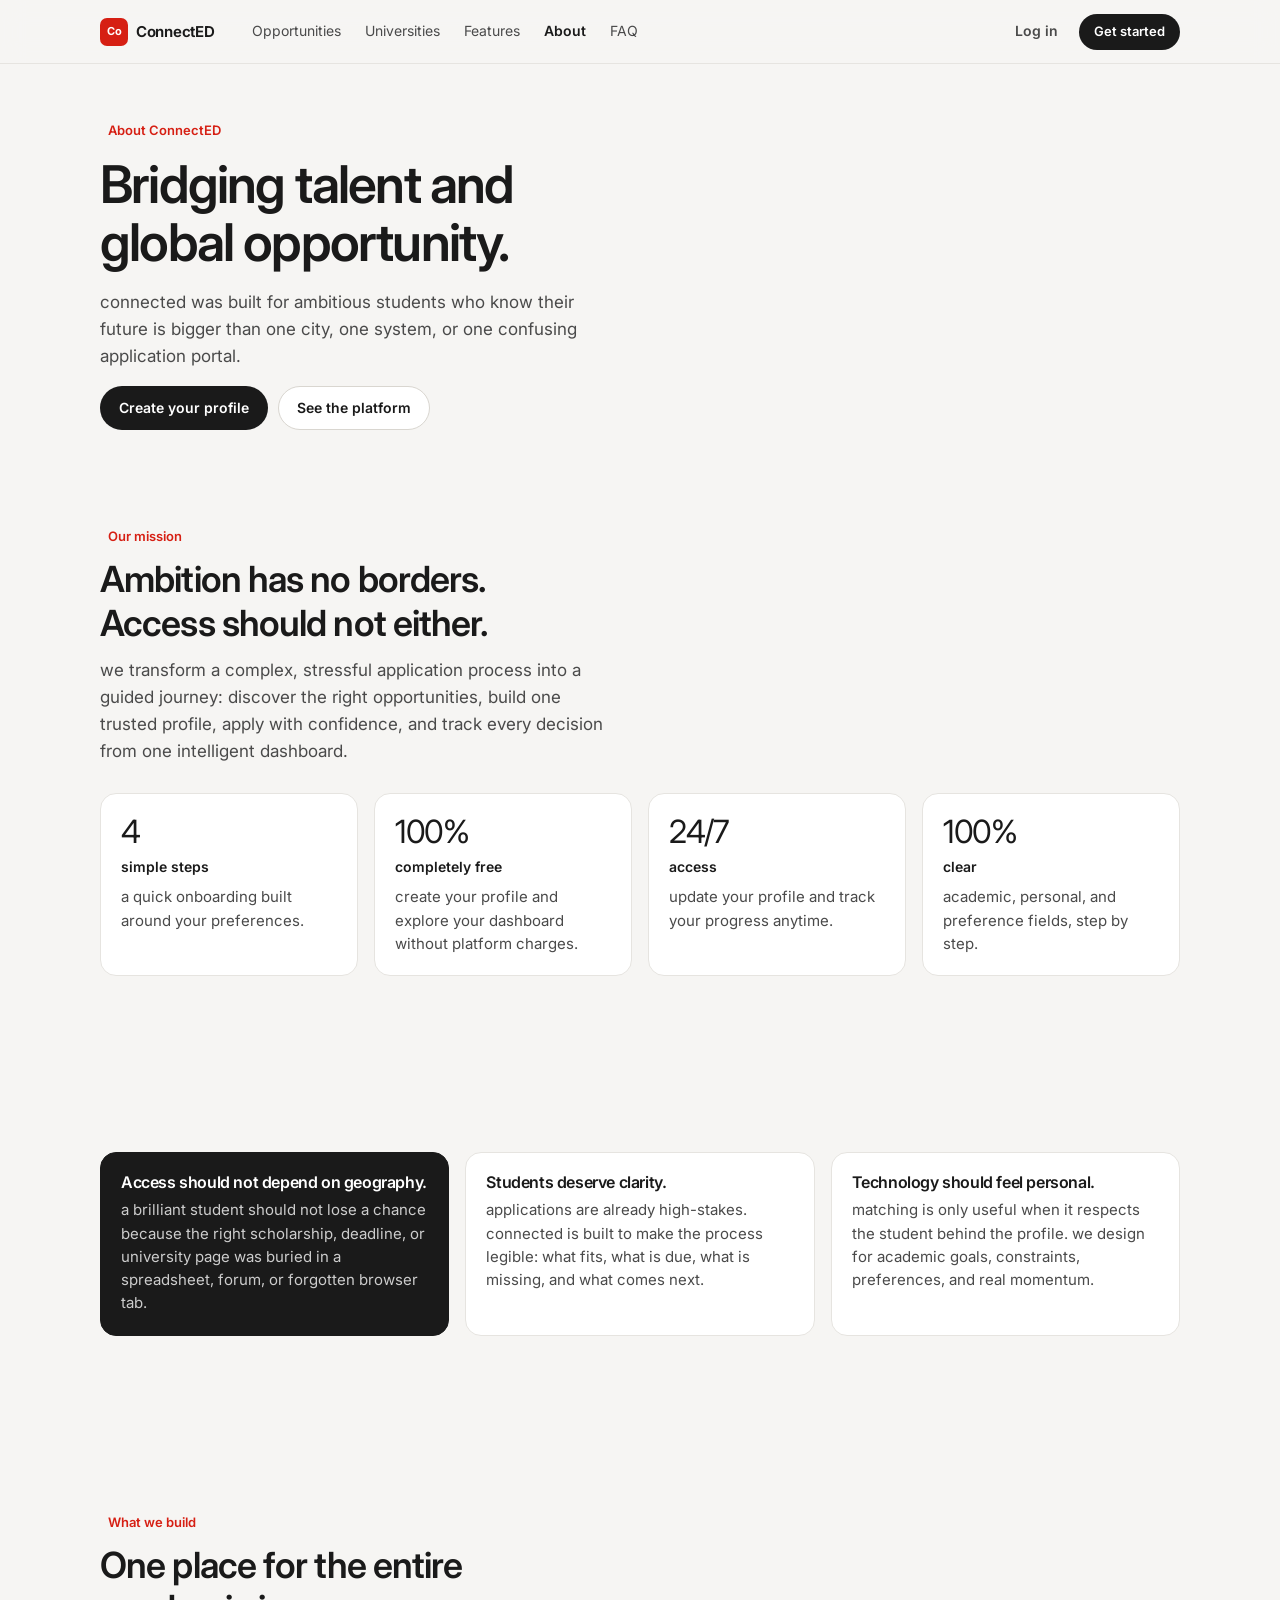
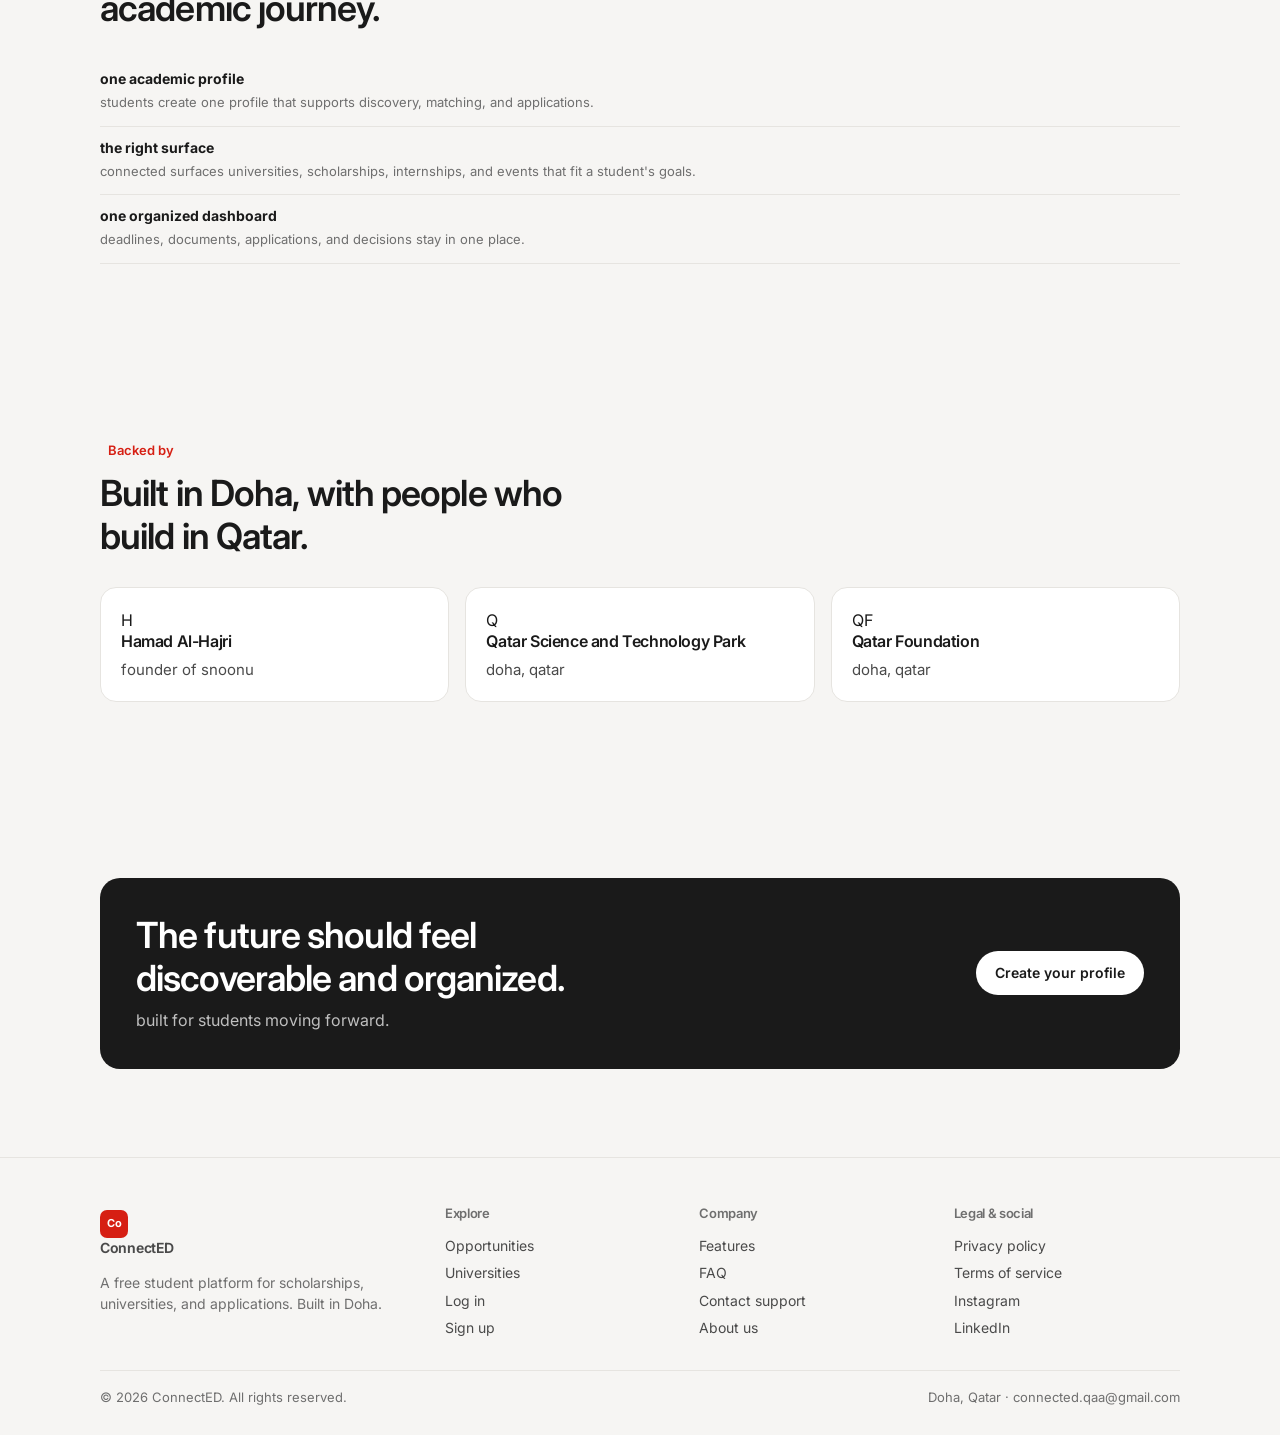
==== commit 410a5d92: "Rebuild the site so labels stay inside the layout and sign-in works locally." ====
--- a/about.html
+++ b/about.html
@@ -7,48 +7,48 @@
   <meta name="description" content="ConnectED bridges talent and global opportunity for ambitious students. Built in Doha. Free to start.">
   <link rel="icon" href="data:image/svg+xml,%3Csvg xmlns='http://www.w3.org/2000/svg' viewBox='0 0 32 32'%3E%3Crect rx='8' width='32' height='32' fill='%23d61f13'/%3E%3C/svg%3E">
   <link rel="preconnect" href="https://fonts.googleapis.com">
-  <link href="https://fonts.googleapis.com/css2?family=Inter:wght@400;500;600;700&family=Patrick+Hand&display=swap" rel="stylesheet">
+  <link href="https://fonts.googleapis.com/css2?family=Inter:wght@400;500;600;700&display=swap" rel="stylesheet">
   <link rel="stylesheet" href="css/site.css">
 </head>
 <body>
-  <a class="skip" href="#main">skip to content</a>
+  <a class="skip" href="#main">Skip to content</a>
   <header class="nav">
     <div class="container">
-      <a class="brand" href="index.html"><span class="brand-mark">co</span>connected</a>
+      <a class="brand" href="index.html"><span class="brand-mark">Co</span>ConnectED</a>
       <nav class="nav-links" aria-label="Site">
-        <a href="opportunities.html">opportunities</a>
-        <a href="universities.html">universities</a>
-        <a href="features.html">features</a>
-        <a href="about.html" aria-current="page">about</a>
-        <a href="faq.html">faq</a>
+        <a href="opportunities.html">Opportunities</a>
+        <a href="universities.html">Universities</a>
+        <a href="features.html">Features</a>
+        <a href="about.html" aria-current="page">About</a>
+        <a href="faq.html">FAQ</a>
       </nav>
       <div class="nav-right">
-        <a class="btn btn-ghost" href="https://connectedqa.com/login">log in</a>
-        <a class="btn btn-primary btn-sm" href="https://connectedqa.com/signup">get started</a>
+        <a class="btn btn-ghost" href="login.html">Log in</a>
+        <a class="btn btn-primary btn-sm" href="signup.html">Get started</a>
         <button class="nav-toggle" id="nav-toggle" aria-expanded="false" aria-controls="mobile-panel" aria-label="Menu"><span></span></button>
       </div>
     </div>
   </header>
   <div class="mobile-panel" id="mobile-panel">
-    <a href="opportunities.html">opportunities</a><a href="universities.html">universities</a><a href="features.html">features</a><a href="about.html">about</a><a href="faq.html">faq</a><a href="support.html">support</a><a href="https://connectedqa.com/login">log in</a>
-    <a class="btn btn-primary" href="https://connectedqa.com/signup">get started</a>
+    <a href="opportunities.html">Opportunities</a><a href="universities.html">Universities</a><a href="features.html">Features</a><a href="about.html">About</a><a href="faq.html">FAQ</a><a href="support.html">Support</a><a href="login.html">Log in</a>
+    <a class="btn btn-primary" href="signup.html">Get started</a>
   </div>
 
   <main id="main">
     <section class="container">
       <div class="page-hero">
-        <span class="eyebrow"><i></i>about connected</span>
-        <h1 class="display">bridging talent and global opportunity.</h1>
+        <span class="eyebrow"><i></i>About ConnectED</span>
+        <h1 class="display">Bridging talent and global opportunity.</h1>
         <p class="lead">connected was built for ambitious students who know their future is bigger than one city, one system, or one confusing application portal.</p>
-        <div class="cta-actions"><a class="btn btn-primary" href="https://connectedqa.com/signup">start exploring</a><a class="btn btn-secondary" href="features.html">see the platform</a></div>
+        <div class="cta-actions"><a class="btn btn-primary" href="signup.html">Create your profile</a><a class="btn btn-secondary" href="features.html">See the platform</a></div>
       </div>
     </section>
 
     <section class="section">
       <div class="container">
         <div class="section-head">
-          <span class="eyebrow"><i></i>our mission</span>
-          <h2 class="title">ambition has no borders. access should not either.</h2>
+          <span class="eyebrow"><i></i>Our mission</span>
+          <h2 class="title">Ambition has no borders. Access should not either.</h2>
           <p class="lead">we transform a complex, stressful application process into a guided journey: discover the right opportunities, build one trusted profile, apply with confidence, and track every decision from one intelligent dashboard.</p>
         </div>
         <div class="grid grid-4 mt">
@@ -63,9 +63,9 @@
     <section class="section">
       <div class="container">
         <div class="grid grid-3">
-          <div class="card dark"><h3>access should not depend on geography.</h3><p>a brilliant student should not lose a chance because the right scholarship, deadline, or university page was buried in a spreadsheet, forum, or forgotten browser tab.</p></div>
-          <div class="card"><h3>students deserve clarity.</h3><p>applications are already high-stakes. connected is built to make the process legible: what fits, what is due, what is missing, and what comes next.</p></div>
-          <div class="card"><h3>technology should feel personal.</h3><p>matching is only useful when it respects the student behind the profile. we design for academic goals, constraints, preferences, and real momentum.</p></div>
+          <div class="card dark"><h3>Access should not depend on geography.</h3><p>a brilliant student should not lose a chance because the right scholarship, deadline, or university page was buried in a spreadsheet, forum, or forgotten browser tab.</p></div>
+          <div class="card"><h3>Students deserve clarity.</h3><p>applications are already high-stakes. connected is built to make the process legible: what fits, what is due, what is missing, and what comes next.</p></div>
+          <div class="card"><h3>Technology should feel personal.</h3><p>matching is only useful when it respects the student behind the profile. we design for academic goals, constraints, preferences, and real momentum.</p></div>
         </div>
       </div>
     </section>
@@ -73,8 +73,8 @@
     <section class="section">
       <div class="container">
         <div class="section-head">
-          <span class="eyebrow"><i></i>what we build</span>
-          <h2 class="title">one place for the entire academic journey.</h2>
+          <span class="eyebrow"><i></i>What we build</span>
+          <h2 class="title">One place for the entire academic journey.</h2>
         </div>
         <div class="list mt">
           <div class="row-item"><div><strong>one academic profile</strong><span>students create one profile that supports discovery, matching, and applications.</span></div></div>
@@ -87,13 +87,13 @@
     <section class="section">
       <div class="container">
         <div class="section-head">
-          <span class="eyebrow"><i></i>backed by</span>
-          <h2 class="title">built in doha, with people who build in qatar.</h2>
+          <span class="eyebrow"><i></i>Backed by</span>
+          <h2 class="title">Built in Doha, with people who build in Qatar.</h2>
         </div>
         <div class="grid grid-3 mt">
-          <div class="card"><div class="icon">H</div><h3>hamad al-hajri</h3><p>founder of snoonu</p></div>
-          <div class="card"><div class="icon">Q</div><h3>qatar science and technology park</h3><p>doha, qatar</p></div>
-          <div class="card"><div class="icon">QF</div><h3>qatar foundation</h3><p>doha, qatar</p></div>
+          <div class="card"><div class="icon">H</div><h3>Hamad Al-Hajri</h3><p>founder of snoonu</p></div>
+          <div class="card"><div class="icon">Q</div><h3>Qatar Science and Technology Park</h3><p>doha, qatar</p></div>
+          <div class="card"><div class="icon">QF</div><h3>Qatar Foundation</h3><p>doha, qatar</p></div>
         </div>
       </div>
     </section>
@@ -101,8 +101,8 @@
     <section class="section">
       <div class="container">
         <div class="cta">
-          <div><h2 class="title">the future should feel discoverable, organized, and within reach.</h2><p>built for students moving forward.</p></div>
-          <div class="cta-actions"><a class="btn btn-primary" href="https://connectedqa.com/signup">create your profile</a></div>
+          <div><h2 class="title">The future should feel discoverable and organized.</h2><p>built for students moving forward.</p></div>
+          <div class="cta-actions"><a class="btn btn-primary" href="signup.html">Create your profile</a></div>
         </div>
       </div>
     </section>
@@ -111,12 +111,12 @@
   <footer class="footer">
     <div class="container">
       <div class="footer-grid">
-        <div><a class="brand" href="index.html"><span class="brand-mark">co</span>connected</a><p class="tag">empowering ambitious students to access world-class education without borders.</p></div>
-        <div><h4>explore</h4><a href="opportunities.html">opportunities</a><a href="universities.html">universities</a><a href="https://connectedqa.com/login">log in</a><a href="https://connectedqa.com/signup">sign up</a></div>
-        <div><h4>company</h4><a href="features.html">features</a><a href="faq.html">faq</a><a href="support.html">contact support</a><a href="about.html">about us</a></div>
-        <div><h4>legal &amp; social</h4><a href="https://connectedqa.com/privacy-policy">privacy policy</a><a href="https://connectedqa.com/terms-of-service">terms of service</a><a href="https://www.instagram.com/connectedqa/">instagram</a><a href="https://www.linkedin.com/company/connectedqa">linkedin</a></div>
+        <div><a class="brand" href="index.html"><span class="brand-mark">Co</span>ConnectED</a><p class="tag">A free student platform for scholarships, universities, and applications. Built in Doha.</p></div>
+        <div><h4>Explore</h4><a href="opportunities.html">Opportunities</a><a href="universities.html">Universities</a><a href="login.html">Log in</a><a href="signup.html">Sign up</a></div>
+        <div><h4>Company</h4><a href="features.html">Features</a><a href="faq.html">FAQ</a><a href="support.html">Contact support</a><a href="about.html">About us</a></div>
+        <div><h4>Legal &amp; social</h4><a href="privacy.html">Privacy policy</a><a href="terms.html">Terms of service</a><a href="https://www.instagram.com/connectedqa/">Instagram</a><a href="https://www.linkedin.com/company/connectedqa">LinkedIn</a></div>
       </div>
-      <div class="footer-bottom"><span>© 2026 connected. all rights reserved.</span><span>doha, qatar · connected.qaa@gmail.com</span></div>
+      <div class="footer-bottom"><span>© 2026 ConnectED. All rights reserved.</span><span>Doha, Qatar · connected.qaa@gmail.com</span></div>
     </div>
   </footer>
   <script src="js/site.js"></script>
--- a/css/site.css
+++ b/css/site.css
@@ -1,448 +1,417 @@
-/* connected — design system
-   grey paper + dot grid (heyclicky), white card hero + stacked pills (cal.com),
-   128px section rhythm + tight display type (linear). grid only, no absolute text. */
+/* ConnectED — quiet product site. Grid and flex only. Text stays inside its box. */
 
 :root {
-  --bg: #f4f4f2;
+  --bg: #f6f5f3;
   --paper: #ffffff;
-  --ink: #111111;
-  --ink-2: #4b4b4b;
-  --ink-3: #8a8a8a;
-  --line: rgba(17, 17, 17, 0.08);
-  --line-2: rgba(17, 17, 17, 0.14);
+  --ink: #1a1a1a;
+  --ink-2: #4a4a4a;
+  --ink-3: #6f6f6f;
+  --line: #e6e4e0;
+  --line-2: #d9d6d0;
   --brand: #d61f13;
   --brand-soft: #fdeceb;
-  --blue: #2f86ff;
-  --blue-soft: #e3efff;
-  --green: #1f9d55;
-  --green-soft: #e6f6ec;
-  --radius: 24px;
-  --radius-s: 14px;
-  --shadow-s: 0 1px 2px rgba(17, 17, 17, 0.04), 0 8px 24px rgba(17, 17, 17, 0.05);
-  --shadow-m: 0 2px 4px rgba(17, 17, 17, 0.05), 0 24px 60px rgba(17, 17, 17, 0.1);
+  --blue: #1d4ed8;
+  --radius: 16px;
+  --shadow: 0 1px 2px rgba(26, 26, 26, 0.04), 0 12px 32px rgba(26, 26, 26, 0.06);
   --font: "Inter", -apple-system, BlinkMacSystemFont, "Segoe UI", Roboto, sans-serif;
-  --hand: "Patrick Hand", "Segoe Print", cursive;
-  --container: 1120px;
-  --nav-h: 68px;
-  --section: 112px;
-  color-scheme: light;
+  --container: 1080px;
+  --nav-h: 64px;
+  --section: 88px;
 }
 
 *, *::before, *::after { box-sizing: border-box; }
-html { scroll-behavior: smooth; -webkit-text-size-adjust: 100%; }
+html { scroll-behavior: smooth; }
 body {
   margin: 0;
   font-family: var(--font);
   font-size: 16px;
-  line-height: 1.5;
+  line-height: 1.55;
   color: var(--ink);
-  background-color: var(--bg);
-  background-image: radial-gradient(rgba(17, 17, 17, 0.14) 1px, transparent 1.2px);
-  background-size: 22px 22px;
-  letter-spacing: -0.01em;
-  overflow-x: hidden;
+  background: var(--bg);
 }
 img, svg { display: block; max-width: 100%; }
 a { color: inherit; text-decoration: none; }
 button, input, select, textarea { font: inherit; color: inherit; }
 button { cursor: pointer; background: none; border: 0; padding: 0; }
 p { margin: 0; }
-h1, h2, h3, h4 { margin: 0; font-weight: 600; letter-spacing: -0.03em; }
+h1, h2, h3, h4 { margin: 0; font-weight: 600; letter-spacing: -0.025em; line-height: 1.2; }
+ul { margin: 0; padding: 0; }
 [hidden] { display: none !important; }
-::selection { background: #dbe9ff; }
-:focus-visible { outline: 2px solid var(--blue); outline-offset: 3px; border-radius: 6px; }
+::selection { background: #fdeceb; }
+:focus-visible { outline: 2px solid var(--brand); outline-offset: 3px; }
 
 .container { width: min(var(--container), calc(100% - 40px)); margin-inline: auto; }
-.skip { position: absolute; left: 16px; top: -48px; z-index: 100; background: #fff; padding: 8px 12px; border-radius: 8px; }
+.skip {
+  position: absolute; left: 16px; top: -48px; z-index: 100;
+  background: #fff; padding: 8px 12px; border-radius: 8px;
+}
 .skip:focus { top: 12px; }
 
-/* ---------- boot ---------- */
-.boot {
-  position: fixed; inset: 0; z-index: 90; display: grid; place-items: center;
-  background: var(--bg);
-  transition: opacity 0.4s ease, visibility 0.4s ease;
-}
-.boot.is-done { opacity: 0; visibility: hidden; }
-.boot-num { font-size: 56px; font-weight: 600; letter-spacing: -0.06em; line-height: 1; text-align: center; }
-.boot p { margin-top: 8px; color: var(--ink-3); text-align: center; font-size: 14px; }
-.boot-bar { width: 140px; height: 3px; margin: 16px auto 0; border-radius: 99px; background: rgba(0, 0, 0, 0.08); overflow: hidden; }
-.boot-bar span { display: block; height: 100%; width: 0; background: var(--ink); animation: load 1s ease forwards; }
-@keyframes load { to { width: 100%; } }
-
-/* ---------- nav ---------- */
+/* nav */
 .nav {
-  position: sticky; top: 0; z-index: 50;
+  position: sticky; top: 0; z-index: 40;
   height: var(--nav-h);
-  background: rgba(244, 244, 242, 0.85);
-  backdrop-filter: blur(14px);
-  -webkit-backdrop-filter: blur(14px);
+  background: rgba(246, 245, 243, 0.92);
+  backdrop-filter: blur(12px);
   border-bottom: 1px solid var(--line);
 }
-.nav .container { height: 100%; display: flex; align-items: center; gap: 28px; }
-.brand { display: inline-flex; align-items: center; gap: 10px; font-weight: 600; font-size: 18px; letter-spacing: -0.03em; }
+.nav .container, .nav-bar {
+  height: 100%;
+  display: flex;
+  align-items: center;
+  gap: 28px;
+}
+.brand { display: inline-flex; align-items: center; gap: 8px; font-weight: 650; font-size: 15px; letter-spacing: -0.02em; }
 .brand-mark {
-  width: 28px; height: 28px; border-radius: 8px; background: var(--brand); color: #fff;
-  display: grid; place-items: center; font-size: 12px; font-weight: 700; letter-spacing: -0.02em;
-}
-.nav-links { display: flex; gap: 6px; margin-left: 8px; }
-.nav-links a { padding: 8px 12px; border-radius: 10px; color: var(--ink-2); font-size: 15px; }
-.nav-links a:hover, .nav-links a[aria-current="page"] { color: var(--ink); background: rgba(17, 17, 17, 0.05); }
-.nav-right { margin-left: auto; display: flex; align-items: center; gap: 8px; }
-.nav-toggle { display: none; width: 40px; height: 40px; border-radius: 10px; position: relative; }
+  display: grid; place-items: center;
+  width: 28px; height: 28px; border-radius: 7px;
+  background: var(--brand); color: #fff; font-size: 11px; font-weight: 700; letter-spacing: 0;
+}
+.nav-links { display: flex; align-items: center; gap: 4px; margin-right: auto; }
+.nav-links a {
+  padding: 8px 10px; border-radius: 8px; color: var(--ink-2); font-size: 14px; line-height: 1.3;
+}
+.nav-links a:hover { background: rgba(26, 26, 26, 0.04); color: var(--ink); }
+.nav-links a[aria-current="page"] { color: var(--ink); font-weight: 600; }
+.nav-right { display: flex; align-items: center; gap: 8px; }
+.nav-toggle { display: none; width: 40px; height: 40px; border-radius: 8px; }
 .nav-toggle span, .nav-toggle span::before, .nav-toggle span::after {
-  content: ""; position: absolute; left: 11px; width: 18px; height: 1.6px; background: var(--ink); border-radius: 2px;
-}
-.nav-toggle span { top: 19px; }
-.nav-toggle span::before { left: 0; top: -6px; }
-.nav-toggle span::after { left: 0; top: 6px; }
+  display: block; width: 16px; height: 1.5px; background: var(--ink); position: relative; margin: 0 auto;
+}
+.nav-toggle span::before, .nav-toggle span::after { content: ""; position: absolute; left: 0; }
+.nav-toggle span::before { top: -5px; }
+.nav-toggle span::after { top: 5px; }
 .mobile-panel {
-  display: none; position: fixed; z-index: 49; left: 12px; right: 12px; top: calc(var(--nav-h) + 8px);
-  background: #fff; border: 1px solid var(--line); border-radius: 20px; box-shadow: var(--shadow-m); padding: 10px;
-}
-.mobile-panel.is-open { display: block; }
-.mobile-panel a { display: block; padding: 12px 14px; border-radius: 12px; font-size: 17px; }
+  display: none;
+  position: sticky; top: var(--nav-h); z-index: 39;
+  background: #fff; border-bottom: 1px solid var(--line);
+  padding: 8px 20px 16px;
+}
+.mobile-panel.is-open { display: grid; gap: 4px; }
+.mobile-panel a { padding: 10px 8px; border-radius: 8px; line-height: 1.35; }
 .mobile-panel a:hover { background: var(--bg); }
-.mobile-panel .btn { margin-top: 6px; width: 100%; }
-
-/* ---------- buttons ---------- */
+
 .btn {
-  display: inline-flex; align-items: center; justify-content: center; gap: 8px;
-  height: 44px; padding: 0 20px; border-radius: 999px;
-  font-size: 15px; font-weight: 600; letter-spacing: -0.01em; white-space: nowrap;
-  border: 1px solid transparent; transition: transform 0.15s ease, background 0.15s ease, box-shadow 0.15s ease;
-}
-.btn:hover { transform: translateY(-1px); }
-.btn:active { transform: translateY(0); }
-.btn-primary { background: var(--ink); color: #fff; box-shadow: 0 8px 20px rgba(17, 17, 17, 0.18); }
+  display: inline-flex; align-items: center; justify-content: center;
+  min-height: 44px; padding: 0 18px; border-radius: 999px;
+  font-size: 14px; font-weight: 600; line-height: 1.2; white-space: nowrap;
+  border: 1px solid transparent;
+}
+.btn-primary { background: var(--ink); color: #fff; }
 .btn-primary:hover { background: #000; }
-.btn-secondary { background: #fff; color: var(--ink); border-color: var(--line-2); box-shadow: var(--shadow-s); }
-.btn-ghost { background: transparent; color: var(--ink-2); height: 40px; padding: 0 14px; }
-.btn-ghost:hover { color: var(--ink); background: rgba(17, 17, 17, 0.05); transform: none; }
+.btn-secondary { background: #fff; color: var(--ink); border-color: var(--line-2); }
+.btn-secondary:hover { background: #fafafa; }
+.btn-ghost { color: var(--ink-2); min-height: 40px; padding: 0 12px; }
+.btn-ghost:hover { color: var(--ink); }
+.btn-sm { min-height: 36px; padding: 0 14px; font-size: 13px; }
 .btn-block { width: 100%; }
-.btn-sm { height: 36px; padding: 0 14px; font-size: 14px; }
-.btn svg { width: 16px; height: 16px; }
-
-/* ---------- type ---------- */
+
+/* type */
 .eyebrow {
   display: inline-flex; align-items: center; gap: 8px;
-  padding: 6px 12px; border-radius: 999px; background: #fff; border: 1px solid var(--line);
-  font-size: 13px; color: var(--ink-2); box-shadow: var(--shadow-s);
-}
-.eyebrow i { width: 6px; height: 6px; border-radius: 50%; background: var(--brand); }
-.display { font-size: clamp(42px, 6vw, 72px); line-height: 1; letter-spacing: -0.045em; }
-.title { font-size: clamp(30px, 4vw, 46px); line-height: 1.08; letter-spacing: -0.04em; }
-.title-s { font-size: clamp(22px, 2.6vw, 28px); line-height: 1.15; }
-.lead { color: var(--ink-2); font-size: clamp(17px, 1.5vw, 19px); line-height: 1.55; }
+  font-size: 13px; font-weight: 600; color: var(--brand); letter-spacing: 0;
+}
+.display { font-size: clamp(36px, 4.4vw, 52px); line-height: 1.12; letter-spacing: -0.035em; max-width: 16ch; }
+.title { font-size: clamp(28px, 3vw, 36px); line-height: 1.2; max-width: 22ch; }
+.title-s { font-size: 22px; line-height: 1.25; }
+.lead { color: var(--ink-2); font-size: 17px; line-height: 1.6; max-width: 46ch; }
 .muted { color: var(--ink-3); }
-.small { font-size: 14px; }
-.hand { font-family: var(--hand); }
-.section-head { max-width: 680px; display: grid; gap: 14px; }
-.section-head.center { margin-inline: auto; text-align: center; justify-items: center; }
-.section-head .lead { max-width: 600px; }
-
-/* ---------- sections ---------- */
-.section { padding-block: var(--section); }
-.section.tight { padding-block: 64px; }
-.section + .section { padding-top: 0; }
+.small { font-size: 14px; line-height: 1.5; }
+.section { padding: var(--section) 0; }
+.section-head { display: grid; gap: 12px; }
+.section-head.center { justify-items: center; text-align: center; }
+.section-head.center .lead, .section-head.center .title { margin-inline: auto; }
+.mt { margin-top: 28px; }
+.mt-s { margin-top: 16px; }
+.page-hero { padding: 56px 0 8px; display: grid; gap: 16px; }
+
 .grid { display: grid; gap: 16px; }
 .grid-2 { grid-template-columns: repeat(2, minmax(0, 1fr)); }
 .grid-3 { grid-template-columns: repeat(3, minmax(0, 1fr)); }
 .grid-4 { grid-template-columns: repeat(4, minmax(0, 1fr)); }
-.mt { margin-top: 40px; }
-.mt-s { margin-top: 24px; }
 
 .card {
-  background: var(--paper); border: 1px solid var(--line); border-radius: var(--radius);
-  padding: 24px; box-shadow: var(--shadow-s); min-width: 0;
-}
-.card h3 { font-size: 18px; margin-bottom: 8px; }
-.card p { color: var(--ink-2); font-size: 15px; line-height: 1.5; }
-.card .icon {
-  width: 40px; height: 40px; border-radius: 12px; display: grid; place-items: center; margin-bottom: 16px;
-  background: var(--bg); border: 1px solid var(--line); font-size: 16px;
-}
+  background: var(--paper);
+  border: 1px solid var(--line);
+  border-radius: var(--radius);
+  padding: 20px;
+  min-width: 0;
+}
+.card h3 { font-size: 16px; margin-bottom: 6px; }
+.card p { color: var(--ink-2); font-size: 15px; line-height: 1.55; }
 .card.dark { background: var(--ink); color: #fff; border-color: var(--ink); }
-.card.dark p { color: rgba(255, 255, 255, 0.72); }
-.stat .num { font-size: 44px; font-weight: 600; letter-spacing: -0.05em; line-height: 1; }
-.stat .num-label { display: block; margin-top: 6px; font-size: 13px; color: var(--ink-3); }
-.stat p { margin-top: 14px; }
-
-/* ---------- hero ---------- */
-.hero { padding-top: 24px; }
+.card.dark p { color: rgba(255, 255, 255, 0.78); }
+
+.stat .num { font-size: 32px; letter-spacing: -0.04em; line-height: 1.1; }
+.stat .num-label { display: block; margin: 6px 0 8px; font-size: 14px; font-weight: 600; }
+
+/* hero */
+.hero { padding: 28px 0 12px; }
 .hero-card {
-  background: var(--paper); border: 1px solid var(--line); border-radius: 32px; box-shadow: var(--shadow-s);
-  padding: clamp(28px, 4vw, 56px);
-  display: grid; grid-template-columns: minmax(0, 5fr) minmax(0, 6fr); gap: clamp(28px, 4vw, 56px); align-items: start;
-}
-.hero-copy { display: grid; gap: 20px; justify-items: start; min-width: 0; }
-.hero-copy .display { font-size: clamp(38px, 4.5vw, 60px); overflow-wrap: anywhere; }
-.hero-actions { display: grid; gap: 10px; width: min(100%, 360px); }
-.hero-actions .btn { width: 100%; height: 48px; font-size: 16px; }
+  display: grid;
+  grid-template-columns: minmax(0, 1fr) minmax(0, 1.15fr);
+  gap: 40px;
+  align-items: start;
+}
+.hero-copy { display: grid; gap: 18px; padding-top: 12px; min-width: 0; }
+.hero-actions { display: flex; flex-wrap: wrap; gap: 10px; }
 .hero-note { color: var(--ink-3); font-size: 14px; }
-.hero-visual { min-width: 0; }
-
-/* backed by */
-.logo-row { display: flex; flex-wrap: wrap; align-items: center; gap: 14px 40px; padding-block: 40px 0; }
-.logo-row .label { color: var(--ink-3); font-size: 14px; }
-.logo-row .logo { font-weight: 600; font-size: 17px; letter-spacing: -0.03em; color: var(--ink-2); }
-.logo-row .logo small { display: block; font-weight: 400; font-size: 12px; color: var(--ink-3); letter-spacing: 0; }
-
-/* ---------- product mockup ---------- */
+
+.logo-row {
+  display: flex; flex-wrap: wrap; align-items: center; gap: 12px 28px;
+  margin-top: 36px; padding-top: 20px; border-top: 1px solid var(--line);
+  color: var(--ink-2); font-size: 14px;
+}
+.logo-row .label { color: var(--ink-3); font-size: 13px; }
+.logo { display: grid; line-height: 1.3; }
+.logo small { color: var(--ink-3); font-size: 12px; }
+
+/* dashboard preview — labels must fit inside the sidebar */
 .app {
-  background: #fff; border: 1px solid var(--line-2); border-radius: 20px; box-shadow: var(--shadow-m);
-  display: grid; grid-template-columns: 156px minmax(0, 1fr); overflow: hidden; min-height: 460px;
-}
-.app-side { background: #fafaf9; border-right: 1px solid var(--line); padding: 14px 10px; display: grid; align-content: start; gap: 2px; }
-.app-side .app-brand { display: flex; align-items: center; gap: 8px; padding: 4px 8px 12px; font-weight: 600; font-size: 14px; }
-.app-side .app-label { padding: 10px 8px 4px; font-size: 10px; letter-spacing: 0.08em; color: var(--ink-3); text-transform: uppercase; }
+  background: #fff;
+  border: 1px solid var(--line-2);
+  border-radius: 16px;
+  box-shadow: var(--shadow);
+  display: grid;
+  grid-template-columns: 200px minmax(0, 1fr);
+  min-height: 460px;
+  overflow: hidden;
+}
+.app-side {
+  background: #fafafa;
+  border-right: 1px solid var(--line);
+  padding: 12px;
+  display: flex;
+  flex-direction: column;
+  gap: 2px;
+  min-width: 0;
+}
+.app-brand { display: flex; align-items: center; gap: 8px; padding: 4px 8px 12px; font-weight: 600; font-size: 14px; line-height: 1.3; }
+.app-label {
+  padding: 12px 8px 4px;
+  font-size: 11px; letter-spacing: 0.04em; color: var(--ink-3); text-transform: uppercase;
+  line-height: 1.3;
+}
 .app-side button {
-  display: flex; align-items: center; justify-content: space-between; gap: 6px;
-  width: 100%; text-align: left; padding: 8px 10px; border-radius: 10px; font-size: 13px; color: var(--ink-2);
-}
-.app-side button:hover { background: rgba(17, 17, 17, 0.04); }
+  display: flex; align-items: center; justify-content: space-between; gap: 8px;
+  width: 100%; min-height: 36px; padding: 8px 10px;
+  border-radius: 8px; font-size: 13.5px; line-height: 1.35; color: var(--ink-2);
+  text-align: left; white-space: normal; overflow: visible;
+}
+.app-side button:hover { background: rgba(26, 26, 26, 0.04); }
 .app-side button[aria-pressed="true"] { background: var(--brand-soft); color: #9a1a11; font-weight: 600; }
-.app-side .count { font-size: 11px; background: #fff; border: 1px solid var(--line); border-radius: 99px; padding: 0 6px; color: var(--ink-3); }
+.count {
+  flex: none; font-size: 11px; line-height: 1.4; background: #fff;
+  border: 1px solid var(--line); border-radius: 99px; padding: 1px 6px; color: var(--ink-3);
+}
 .app-main { padding: 14px; display: grid; gap: 12px; align-content: start; min-width: 0; }
-.app-top { display: flex; gap: 8px; align-items: center; }
+.app-top { display: flex; flex-wrap: wrap; gap: 8px; align-items: center; }
+.app-top .field { flex: 1 1 140px; }
 .field {
-  height: 36px; width: 100%; border: 1px solid var(--line); background: #fafaf9; border-radius: 999px; padding: 0 14px; font-size: 13px; outline: none; min-width: 0;
-}
-.field:focus { border-color: #b9d4ff; background: #fff; }
-.app-panel { display: grid; gap: 12px; }
-.app-panel h4 { font-size: 14px; }
-.app-panel p { font-size: 13px; color: var(--ink-2); }
-.banner {
-  background: linear-gradient(90deg, #efe9ff, #f8f5ff); border-radius: 14px; padding: 14px;
-  display: grid; gap: 6px; justify-items: start;
-}
-.banner strong { font-size: 15px; }
-.banner p { color: var(--ink-2); }
-.rec-grid { display: grid; grid-template-columns: repeat(2, minmax(0, 1fr)); gap: 10px; }
-.rec { border: 1px solid var(--line); border-radius: 14px; overflow: hidden; background: #fff; }
-.rec-cover { height: 70px; }
-.rec-body { padding: 10px 12px; display: grid; gap: 2px; }
-.rec-body strong { font-size: 13px; }
-.rec-body span { font-size: 11px; color: var(--ink-3); }
-.cover-a { background: linear-gradient(135deg, #cfe0ff, #6f9ee6); }
-.cover-b { background: linear-gradient(135deg, #ffe3c4, #ee9c5c); }
-.cover-c { background: linear-gradient(135deg, #d8f5df, #66b985); }
-.cover-d { background: linear-gradient(135deg, #f1d8ff, #a874d1); }
-.rail { display: grid; grid-template-columns: 1fr 1fr; gap: 10px; }
-.rail .mini { border: 1px solid var(--line); border-radius: 14px; padding: 12px; background: #fff; }
-.rail .mini b { display: block; font-size: 26px; letter-spacing: -0.05em; }
-.rail .mini span { font-size: 12px; color: var(--ink-3); }
+  height: 40px; width: 100%; min-width: 0;
+  border: 1px solid var(--line-2); background: #fff; border-radius: 10px;
+  padding: 0 12px; font-size: 14px; line-height: 1.3; outline: none;
+}
+textarea.field { height: auto; min-height: 120px; padding: 10px 12px; resize: vertical; }
+.field:focus { border-color: #111; }
+select.field { padding-right: 28px; }
+.banner { background: #f7f4ff; border-radius: 12px; padding: 14px; display: grid; gap: 6px; }
+.banner p, .app-main > p { color: var(--ink-2); font-size: 14px; line-height: 1.5; }
+.app-main h4 { font-size: 14px; }
+.rec-grid { display: grid; grid-template-columns: 1fr 1fr; gap: 8px; }
+.rec { border: 1px solid var(--line); border-radius: 12px; overflow: hidden; background: #fff; min-width: 0; }
+.rec-cover { height: 64px; }
+.cover-a { background: linear-gradient(160deg, #c9d7f2, #8eaae0); }
+.cover-b { background: linear-gradient(160deg, #f3d2b3, #e2a56d); }
+.cover-c { background: linear-gradient(160deg, #d5eadb, #8fbfa0); }
+.rec-body { padding: 10px; display: grid; gap: 2px; }
+.rec-body span, .opp-kicker, .meta { color: var(--ink-3); font-size: 12px; line-height: 1.4; }
+.rec-body strong { font-size: 13px; line-height: 1.35; }
+.rail { display: grid; grid-template-columns: 1fr 1fr; gap: 8px; }
+.mini { border: 1px solid var(--line); border-radius: 12px; padding: 10px 12px; }
+.mini b { display: block; font-size: 20px; line-height: 1.2; }
+.mini span { color: var(--ink-3); font-size: 12px; line-height: 1.35; }
 .row-item {
-  display: flex; justify-content: space-between; align-items: center; gap: 12px;
-  padding: 12px 0; border-top: 1px solid var(--line);
-}
-.row-item:first-child { border-top: 0; }
-.row-item strong { display: block; font-size: 14px; }
-.row-item span { font-size: 12px; color: var(--ink-3); }
-.chip-btn { height: 30px; padding: 0 12px; border-radius: 999px; border: 1px solid var(--line-2); background: #fff; font-size: 12px; font-weight: 600; white-space: nowrap; }
+  display: flex; align-items: center; justify-content: space-between; gap: 12px;
+  padding: 12px 0; border-bottom: 1px solid var(--line); min-width: 0;
+}
+.row-item strong { display: block; font-size: 14px; line-height: 1.35; }
+.row-item span { color: var(--ink-3); font-size: 13px; line-height: 1.4; }
+.chip-btn {
+  flex: none; min-height: 32px; padding: 0 10px; border-radius: 999px;
+  border: 1px solid var(--line-2); font-size: 13px; line-height: 1.2; background: #fff;
+}
 .chip-btn[aria-pressed="true"] { background: var(--ink); color: #fff; border-color: var(--ink); }
-.empty { padding: 26px 12px; text-align: center; display: grid; gap: 4px; }
-.empty strong { font-size: 14px; }
-.empty p { font-size: 13px; color: var(--ink-3); }
-.check-list { display: grid; gap: 4px; }
-.check { display: flex; align-items: center; gap: 10px; width: 100%; text-align: left; padding: 9px 10px; border-radius: 10px; font-size: 13px; }
-.check:hover { background: rgba(17, 17, 17, 0.04); }
-.check[aria-pressed="true"] { background: var(--green-soft); }
-.check .dot { width: 16px; height: 16px; border-radius: 50%; border: 1.5px solid #cfcfcf; flex: none; display: grid; place-items: center; color: #fff; font-size: 10px; }
-.check[aria-pressed="true"] .dot { background: var(--green); border-color: var(--green); }
-.meter { font-size: 40px; font-weight: 600; letter-spacing: -0.05em; line-height: 1; }
+.empty { padding: 8px 0 4px; display: grid; gap: 4px; }
+.empty p { color: var(--ink-3); font-size: 14px; }
+.meter { font-size: 36px; letter-spacing: -0.04em; line-height: 1.1; }
+.check-list { display: grid; gap: 6px; }
+.check {
+  display: flex; align-items: center; gap: 8px;
+  min-height: 36px; text-align: left; font-size: 14px; line-height: 1.35; color: var(--ink-2);
+}
+.dot {
+  width: 18px; height: 18px; border-radius: 99px; border: 1px solid var(--line-2);
+  display: grid; place-items: center; font-size: 11px; color: transparent; flex: none;
+}
+.check[aria-pressed="true"] .dot { background: #1f9d55; border-color: #1f9d55; color: #fff; }
 .kanban { display: grid; grid-template-columns: repeat(4, minmax(0, 1fr)); gap: 8px; }
-.kanban > div { background: #f6f6f5; border-radius: 12px; padding: 8px; min-height: 110px; display: grid; align-content: start; gap: 6px; }
-.kanban b { font-size: 11px; color: var(--ink-3); font-weight: 600; text-transform: lowercase; }
-.kanban .chip { background: #fff; border-radius: 8px; padding: 6px 8px; font-size: 12px; box-shadow: 0 1px 2px rgba(0, 0, 0, 0.05); }
-
-/* ---------- sticker band (heyclicky) ---------- */
-.stickers {
-  display: grid; grid-template-columns: repeat(6, minmax(0, 1fr)); gap: 16px; align-items: center; justify-items: center;
-  padding-block: 40px 0;
-}
-.sticker { display: grid; gap: 8px; justify-items: center; animation: float 7s ease-in-out infinite; }
-.sticker:nth-child(2n) { animation-delay: -2.5s; }
-.sticker:nth-child(3n) { animation-delay: -4s; }
-@keyframes float { 0%, 100% { translate: 0 0; } 50% { translate: 0 -8px; } }
-.sticker .cap { font-size: 12px; color: var(--ink-3); }
-.nametag { width: 132px; background: #fff; border-radius: 6px; overflow: hidden; box-shadow: var(--shadow-m); transform: rotate(var(--rot, -5deg)); }
-.nametag-top { color: #fff; text-align: center; font-size: 10px; line-height: 1.15; padding: 6px 8px 5px; }
-.nametag.red .nametag-top { background: var(--brand); }
-.nametag.blue .nametag-top { background: #2f7bff; }
-.nametag-name { font-family: var(--hand); font-size: 24px; text-align: center; padding: 6px 8px 10px; }
-.kaomoji { font-size: 24px; color: var(--ink-2); }
-.folder { width: 64px; height: 46px; border-radius: 6px 8px 8px 8px; background: linear-gradient(180deg, #86ccff, #4ea5f2); position: relative; box-shadow: 0 10px 18px rgba(40, 120, 200, 0.25); }
-.folder::before { content: ""; position: absolute; left: 0; top: -8px; width: 26px; height: 12px; border-radius: 5px 5px 0 0; background: #97d3ff; }
-.window { width: 170px; background: #fff; border: 1px solid var(--line-2); border-radius: 12px; overflow: hidden; box-shadow: var(--shadow-m); transform: rotate(var(--rot, 2deg)); }
-.window-bar { height: 22px; display: flex; align-items: center; gap: 5px; padding: 0 8px; background: #f3f3f1; border-bottom: 1px solid var(--line); }
-.window-bar i { width: 7px; height: 7px; border-radius: 50%; }
-.window-bar i:nth-child(1) { background: #ff5f57; } .window-bar i:nth-child(2) { background: #febc2e; } .window-bar i:nth-child(3) { background: #28c840; }
-.window-body { padding: 10px; display: grid; gap: 6px; }
-.window-body .bar { height: 8px; border-radius: 4px; background: #eee; }
-.window-body .bar.on { background: var(--brand-soft); }
-.window-body .tile { height: 34px; border-radius: 8px; }
-.badge-circle { width: 56px; height: 56px; border-radius: 50%; background: var(--ink); color: #fff; display: grid; place-items: center; font-weight: 700; font-size: 14px; box-shadow: var(--shadow-m); }
-
-/* ---------- feature scenes (heyclicky bubbles) ---------- */
-.scene { display: grid; grid-template-columns: minmax(0, 1fr) minmax(0, 1fr); gap: clamp(28px, 5vw, 72px); align-items: center; }
-.scene + .scene { margin-top: var(--section); }
-.scene.flip .scene-copy { order: 2; }
-.scene-copy { display: grid; gap: 18px; justify-items: start; min-width: 0; }
-.wave { display: flex; gap: 4px; align-items: center; height: 20px; }
-.wave i { width: 4px; height: 8px; border-radius: 4px; background: #d5d5d5; }
-.wave i:nth-child(3), .wave i:nth-child(7) { height: 14px; background: #bdbdbd; }
-.wave i:nth-child(5) { height: 20px; background: #9a9a9a; }
-.bubbles { display: grid; gap: 8px; width: 100%; max-width: 420px; }
-.bubble {
-  width: fit-content; max-width: 100%; padding: 10px 14px; border-radius: 18px; font-size: 17px; line-height: 1.3; letter-spacing: -0.02em;
-  box-shadow: 0 6px 16px rgba(17, 17, 17, 0.06);
-}
-.bubble.me { justify-self: end; background: linear-gradient(180deg, #d9ecff, #bcdcff); color: #0f2540; border-bottom-right-radius: 6px; }
-.bubble.them { background: linear-gradient(180deg, #ffe8d1, #ffd4ad); border-bottom-left-radius: 6px; }
-.scene-copy h3 { font-size: clamp(24px, 2.8vw, 32px); letter-spacing: -0.04em; }
-.scene-copy p { color: var(--ink-2); font-size: 17px; line-height: 1.55; }
-.scene-visual { min-width: 0; }
-.frame { background: #fff; border: 1px solid var(--line-2); border-radius: 18px; box-shadow: var(--shadow-m); overflow: hidden; }
-.frame-bar { height: 30px; display: flex; align-items: center; gap: 6px; padding: 0 12px; background: #f6f6f5; border-bottom: 1px solid var(--line); color: var(--ink-3); font-size: 12px; }
-.frame-bar .title { flex: 1; text-align: center; margin-right: 30px; }
-.frame-bar i { width: 9px; height: 9px; border-radius: 50%; }
-.frame-bar i:nth-child(1) { background: #ff5f57; } .frame-bar i:nth-child(2) { background: #febc2e; } .frame-bar i:nth-child(3) { background: #28c840; }
-.frame-body { padding: 18px; display: grid; gap: 12px; }
-.frame .cap { text-align: center; color: var(--ink-3); font-size: 13px; }
-
-/* ---------- steps ---------- */
-.steps { display: grid; grid-template-columns: minmax(0, 2fr) minmax(0, 3fr); gap: 16px; align-items: start; }
+.kanban > div {
+  background: #fafafa; border-radius: 10px; padding: 10px; min-height: 88px;
+  display: grid; align-content: start; gap: 8px; min-width: 0;
+}
+.kanban b { font-size: 12px; color: var(--ink-3); font-weight: 600; line-height: 1.3; }
+.kanban .chip {
+  display: block; background: #fff; border: 1px solid var(--line); border-radius: 8px;
+  padding: 6px 8px; font-size: 12px; line-height: 1.35;
+}
+
+.split {
+  display: grid;
+  grid-template-columns: minmax(0, 1fr) minmax(0, 1fr);
+  gap: 48px;
+  align-items: center;
+  padding: 28px 0;
+}
+.split + .split { border-top: 1px solid var(--line); }
+.split.flip .split-copy { order: 2; }
+.split-copy { display: grid; gap: 12px; min-width: 0; }
+.split-copy h3 { font-size: clamp(26px, 3vw, 32px); }
+.split-copy p { color: var(--ink-2); font-size: 16px; line-height: 1.6; }
+.frame {
+  background: #fff; border: 1px solid var(--line-2); border-radius: 16px;
+  box-shadow: var(--shadow); overflow: hidden; min-width: 0;
+}
+.frame-bar {
+  display: flex; align-items: center; gap: 6px;
+  padding: 10px 14px; border-bottom: 1px solid var(--line); color: var(--ink-3); font-size: 13px;
+}
+.frame-bar i { width: 8px; height: 8px; border-radius: 99px; background: #e4e1db; }
+.frame-body { padding: 16px; display: grid; gap: 12px; }
+
+.steps { display: grid; grid-template-columns: minmax(0, 1.1fr) minmax(0, 0.9fr); gap: 20px; align-items: start; }
 .step-list { display: grid; gap: 8px; }
 .step {
-  display: grid; grid-template-columns: 32px minmax(0, 1fr); gap: 14px; align-items: start; text-align: left;
-  padding: 16px; border-radius: 18px; border: 1px solid transparent; width: 100%;
-}
-.step:hover { background: rgba(255, 255, 255, 0.6); }
-.step[aria-pressed="true"] { background: #fff; border-color: var(--line); box-shadow: var(--shadow-s); }
-.step .n { width: 32px; height: 32px; border-radius: 50%; display: grid; place-items: center; background: var(--bg); border: 1px solid var(--line); font-size: 13px; font-weight: 600; }
+  display: flex; gap: 12px; align-items: flex-start; text-align: left;
+  width: 100%; padding: 14px; border-radius: 12px; border: 1px solid transparent;
+  background: transparent; line-height: 1.4;
+}
+.step strong, .step span span { display: block; }
+.step span span { color: var(--ink-3); font-size: 14px; margin-top: 2px; }
+.step .n {
+  flex: none; width: 28px; height: 28px; border-radius: 99px;
+  display: grid; place-items: center; background: #fff; border: 1px solid var(--line-2);
+  font-size: 13px; font-weight: 600;
+}
+.step[aria-pressed="true"] { background: #fff; border-color: var(--line); }
 .step[aria-pressed="true"] .n { background: var(--ink); color: #fff; border-color: var(--ink); }
-.step strong { display: block; font-size: 16px; }
-.step span { display: block; color: var(--ink-2); font-size: 14px; margin-top: 2px; }
-.step-detail { min-height: 100%; }
-.step-detail h3 { font-size: 22px; margin-bottom: 8px; }
-.step-detail ul { margin: 16px 0 0; padding: 0; list-style: none; display: grid; gap: 8px; }
-.step-detail li { display: flex; gap: 10px; align-items: flex-start; color: var(--ink-2); font-size: 15px; }
-.step-detail li::before { content: ""; width: 8px; height: 8px; margin-top: 7px; border-radius: 50%; background: var(--brand); flex: none; }
-
-/* ---------- notes wall ---------- */
-.notes { display: grid; grid-template-columns: repeat(3, minmax(0, 1fr)); gap: 16px; }
-.note { background: #fff; border: 1px solid var(--line); border-radius: 18px; padding: 16px; box-shadow: var(--shadow-s); display: grid; gap: 10px; }
-.note-top { display: flex; align-items: center; gap: 10px; }
-.note-top .avatar { width: 34px; height: 34px; border-radius: 50%; display: grid; place-items: center; color: #fff; font-size: 12px; font-weight: 700; flex: none; }
-.note-top strong { display: block; font-size: 14px; }
-.note-top span { font-size: 12px; color: var(--ink-3); }
-.note p { font-size: 15px; color: var(--ink); }
-.note em { font-style: normal; font-size: 12px; color: var(--ink-3); }
-
-/* ---------- tabs / switch ---------- */
-.switch { display: inline-flex; gap: 4px; padding: 4px; border-radius: 999px; background: #fff; border: 1px solid var(--line); }
-.switch button { height: 36px; padding: 0 16px; border-radius: 999px; font-size: 14px; color: var(--ink-2); }
-.switch button[aria-pressed="true"] { background: var(--ink); color: #fff; }
-.list { background: #fff; border: 1px solid var(--line); border-radius: var(--radius); padding: 6px 22px; box-shadow: var(--shadow-s); }
-.list .row-item { padding: 18px 0; }
-.list .row-item strong { font-size: 16px; }
-.list .row-item span { font-size: 14px; }
-
-/* ---------- faq ---------- */
+.step-detail { display: grid; gap: 10px; align-content: start; }
+.step-detail ul { display: grid; gap: 8px; margin-top: 8px; }
+.step-detail li { list-style: none; padding-left: 16px; position: relative; color: var(--ink-2); line-height: 1.45; }
+.step-detail li::before { content: ""; position: absolute; left: 0; top: 0.55em; width: 6px; height: 6px; border-radius: 99px; background: var(--brand); }
+
+.account { display: grid; gap: 0; border-top: 1px solid var(--line); }
+.account article {
+  display: grid; grid-template-columns: 180px minmax(0, 1fr); gap: 16px;
+  padding: 16px 0; border-bottom: 1px solid var(--line); align-items: start;
+}
+.account strong { display: block; font-size: 15px; }
+.account em { color: var(--ink-3); font-style: normal; font-size: 13px; }
+.account p { color: var(--ink-2); }
+
 .faq { display: grid; gap: 8px; }
-.faq-item { background: #fff; border: 1px solid var(--line); border-radius: 16px; overflow: hidden; }
+.faq-item { background: #fff; border: 1px solid var(--line); border-radius: 12px; }
 .faq-item > button {
-  width: 100%; display: flex; justify-content: space-between; align-items: center; gap: 16px;
-  padding: 18px 20px; text-align: left; font-size: 16px; font-weight: 600; letter-spacing: -0.02em;
-}
-.faq-item > button::after { content: "+"; font-size: 20px; color: var(--ink-3); font-weight: 400; flex: none; }
-.faq-item.open > button::after { content: "–"; }
-.faq-a { display: none; padding: 0 20px 18px; color: var(--ink-2); font-size: 15px; line-height: 1.55; max-width: 720px; }
+  width: 100%; text-align: left; padding: 16px 18px;
+  font-size: 15px; font-weight: 600; line-height: 1.4;
+}
+.faq-a { display: none; padding: 0 18px 16px; color: var(--ink-2); font-size: 15px; line-height: 1.55; }
 .faq-item.open .faq-a { display: block; }
 
-/* ---------- cta band ---------- */
 .cta {
-  background: var(--ink); color: #fff; border-radius: 32px; padding: clamp(36px, 5vw, 64px);
-  display: grid; grid-template-columns: minmax(0, 1fr) auto; gap: 24px; align-items: center;
-}
-.cta .title { color: #fff; }
-.cta p { color: rgba(255, 255, 255, 0.72); margin-top: 10px; }
-.cta .btn-primary { background: #fff; color: var(--ink); box-shadow: none; }
-.cta .btn-secondary { background: transparent; color: #fff; border-color: rgba(255, 255, 255, 0.25); box-shadow: none; }
+  background: var(--ink); color: #fff; border-radius: 20px;
+  padding: 36px; display: flex; justify-content: space-between; align-items: center; gap: 24px;
+}
+.cta p { color: rgba(255, 255, 255, 0.72); margin-top: 8px; max-width: 46ch; }
+.cta .btn-primary { background: #fff; color: var(--ink); }
+.cta .btn-secondary { background: transparent; color: #fff; border-color: rgba(255, 255, 255, 0.3); }
 .cta-actions { display: flex; flex-wrap: wrap; gap: 10px; }
 
-/* ---------- footer ---------- */
-.footer { border-top: 1px solid var(--line); padding-block: 56px 40px; margin-top: var(--section); background: rgba(255, 255, 255, 0.5); }
-.footer-grid { display: grid; grid-template-columns: minmax(0, 1.6fr) repeat(3, minmax(0, 1fr)); gap: 32px; }
-.footer h4 { font-size: 13px; color: var(--ink-3); font-weight: 500; margin-bottom: 12px; }
-.footer a { display: block; padding: 5px 0; color: var(--ink-2); font-size: 15px; }
-.footer a:hover { color: var(--ink); }
-.footer .tag { margin-top: 12px; color: var(--ink-2); font-size: 15px; max-width: 320px; }
-.footer-bottom { display: flex; flex-wrap: wrap; justify-content: space-between; gap: 8px; margin-top: 40px; padding-top: 20px; border-top: 1px solid var(--line); color: var(--ink-3); font-size: 13px; }
-
-/* ---------- inner pages ---------- */
-.page-hero { padding-block: 56px 0; display: grid; gap: 16px; justify-items: start; }
-.page-hero .lead { max-width: 640px; }
-.toolbar { display: flex; flex-wrap: wrap; gap: 8px; align-items: center; margin-top: 8px; }
-.toolbar .field { width: 240px; }
-.toolbar select.field { appearance: auto; width: auto; }
-.chip { height: 36px; padding: 0 14px; border-radius: 999px; background: #fff; border: 1px solid var(--line-2); font-size: 14px; }
+.footer { padding: 48px 0 28px; border-top: 1px solid var(--line); }
+.footer-grid { display: grid; grid-template-columns: 1.4fr repeat(3, 1fr); gap: 28px; }
+.footer h4 { font-size: 13px; color: var(--ink-3); font-weight: 600; margin-bottom: 10px; }
+.footer-grid a { display: block; padding: 4px 0; color: var(--ink-2); font-size: 14px; line-height: 1.4; }
+.footer-grid a:hover { color: var(--ink); }
+.tag { color: var(--ink-3); font-size: 14px; margin-top: 10px; max-width: 32ch; line-height: 1.5; }
+.footer-bottom {
+  display: flex; justify-content: space-between; gap: 12px; flex-wrap: wrap;
+  margin-top: 28px; padding-top: 16px; border-top: 1px solid var(--line);
+  color: var(--ink-3); font-size: 13px;
+}
+
+.toolbar { display: flex; flex-wrap: wrap; gap: 8px; align-items: center; }
+.toolbar .field { width: min(240px, 100%); }
+.toolbar .chip, .chip {
+  min-height: 36px; padding: 0 12px; border-radius: 999px;
+  border: 1px solid var(--line-2); background: #fff; font-size: 13px; line-height: 1.2;
+}
 .chip[aria-pressed="true"] { background: var(--ink); color: #fff; border-color: var(--ink); }
-.opp-grid { display: grid; grid-template-columns: repeat(3, minmax(0, 1fr)); gap: 16px; }
-.opp { background: #fff; border: 1px solid var(--line); border-radius: 20px; overflow: hidden; box-shadow: var(--shadow-s); }
-.opp-cover { height: 130px; }
+.opp-grid { display: grid; grid-template-columns: repeat(2, minmax(0, 1fr)); gap: 16px; }
+.opp { background: #fff; border: 1px solid var(--line); border-radius: 16px; overflow: hidden; min-width: 0; }
+.opp-cover { height: 96px; }
 .opp-body { padding: 16px; display: grid; gap: 6px; }
-.opp-kicker { font-size: 12px; color: var(--ink-3); }
-.opp h3 { font-size: 18px; }
-.opp p { font-size: 14px; color: var(--ink-2); }
-.opp .meta { font-size: 12px; color: var(--ink-3); margin-top: 6px; }
+.opp-body h3 { font-size: 18px; }
+.opp-body p { color: var(--ink-2); font-size: 14px; line-height: 1.5; }
+
 .form { display: grid; gap: 14px; }
-.form label { display: grid; gap: 6px; font-size: 14px; font-weight: 500; }
-.form .field { height: 44px; border-radius: 12px; font-size: 15px; }
-.form textarea.field { height: auto; min-height: 130px; padding: 12px 14px; resize: vertical; }
-.form select.field { appearance: auto; }
-.form .row { display: grid; grid-template-columns: 1fr 1fr; gap: 14px; }
-.channel { display: flex; gap: 14px; align-items: center; }
-.channel .icon { margin: 0; flex: none; }
-.channel strong { display: block; font-size: 15px; }
-.channel span { font-size: 14px; color: var(--ink-2); overflow-wrap: anywhere; }
-
-/* ---------- responsive ---------- */
-@media (max-width: 1080px) {
-  .stickers { grid-template-columns: repeat(3, minmax(0, 1fr)); row-gap: 28px; }
-  .grid-4 { grid-template-columns: repeat(2, minmax(0, 1fr)); }
-  .notes, .opp-grid { grid-template-columns: repeat(2, minmax(0, 1fr)); }
-  .footer-grid { grid-template-columns: 1fr 1fr; }
-}
-@media (max-width: 860px) {
-  :root { --section: 72px; }
+.form label { display: grid; gap: 6px; font-size: 14px; font-weight: 500; line-height: 1.35; }
+.form .row { display: grid; grid-template-columns: 1fr 1fr; gap: 12px; }
+.check-row { display: flex; align-items: flex-start; gap: 10px; font-weight: 400; color: var(--ink-2); }
+.check-row input { margin-top: 3px; }
+.form-error { color: #9a1a11; background: var(--brand-soft); border-radius: 10px; padding: 10px 12px; font-size: 14px; line-height: 1.45; }
+.form-success { display: grid; gap: 8px; }
+.channel { display: flex; align-items: center; gap: 12px; }
+.channel strong, .channel span { display: block; }
+.channel span { color: var(--ink-3); font-size: 14px; }
+.list { display: grid; }
+
+.auth {
+  width: min(480px, calc(100% - 40px));
+  margin: 48px auto 72px;
+  display: grid; gap: 16px;
+}
+.auth h1 { font-size: 28px; line-height: 1.2; }
+.legal { width: min(720px, calc(100% - 40px)); margin: 48px auto 72px; display: grid; gap: 16px; }
+.legal h1 { font-size: 32px; }
+.legal h2 { font-size: 18px; margin-top: 12px; }
+.legal p, .legal li { color: var(--ink-2); line-height: 1.6; }
+.legal ul { display: grid; gap: 8px; padding-left: 18px; }
+
+@media (max-width: 980px) {
+  .grid-4, .footer-grid { grid-template-columns: 1fr 1fr; }
+  .grid-3 { grid-template-columns: 1fr; }
+  .hero-card, .split, .split.flip, .steps { grid-template-columns: 1fr; }
+  .split.flip .split-copy { order: 0; }
+  .app { grid-template-columns: 1fr; }
+  .app-side {
+    display: grid;
+    grid-template-columns: 1fr 1fr;
+    border-right: 0;
+    border-bottom: 1px solid var(--line);
+  }
+  .app-brand, .app-label { display: none; }
+  .kanban { grid-template-columns: 1fr 1fr; }
+  .account article { grid-template-columns: 1fr; gap: 4px; }
+}
+@media (max-width: 720px) {
   .nav-links, .nav-right .btn-ghost, .nav-right .btn-primary { display: none; }
-  .nav-toggle { display: block; margin-left: auto; }
-  .nav-right { margin-left: 0; }
-  .hero-card { grid-template-columns: 1fr; padding: 24px; border-radius: 24px; }
-  .hero-actions { width: 100%; }
-  .app { grid-template-columns: 1fr; min-height: 0; }
-  .app-side { display: flex; gap: 4px; overflow-x: auto; border-right: 0; border-bottom: 1px solid var(--line); padding: 10px; }
-  .app-side .app-brand, .app-side .app-label { display: none; }
-  .app-side button { width: auto; white-space: nowrap; }
-  .kanban { grid-template-columns: repeat(2, minmax(0, 1fr)); }
-  .scene, .scene.flip { grid-template-columns: 1fr; }
-  .scene.flip .scene-copy { order: 0; }
-  .steps { grid-template-columns: 1fr; }
-  .grid-2, .grid-3 { grid-template-columns: 1fr; }
-  .cta { grid-template-columns: 1fr; }
-  .stickers { grid-template-columns: repeat(2, minmax(0, 1fr)); }
-  .sticker:nth-child(n + 5) { display: none; }
-}
-@media (max-width: 560px) {
-  .grid-4, .notes, .opp-grid, .footer-grid, .form .row, .rail, .rec-grid { grid-template-columns: 1fr; }
+  .nav-toggle { display: grid; place-items: center; }
+  .display { font-size: 34px; max-width: none; }
+  .grid-2, .grid-4, .opp-grid, .footer-grid, .form .row, .rec-grid, .rail { grid-template-columns: 1fr; }
+  .cta { flex-direction: column; align-items: flex-start; padding: 24px; }
   .toolbar .field { width: 100%; }
-  .display { font-size: 40px; }
-  .hero-copy .display { font-size: 40px; }
-  .app-top { flex-wrap: wrap; }
   .app-top .btn { width: 100%; }
 }
 @media (prefers-reduced-motion: reduce) {
-  *, *::before, *::after { animation: none !important; transition: none !important; }
   html { scroll-behavior: auto; }
 }
